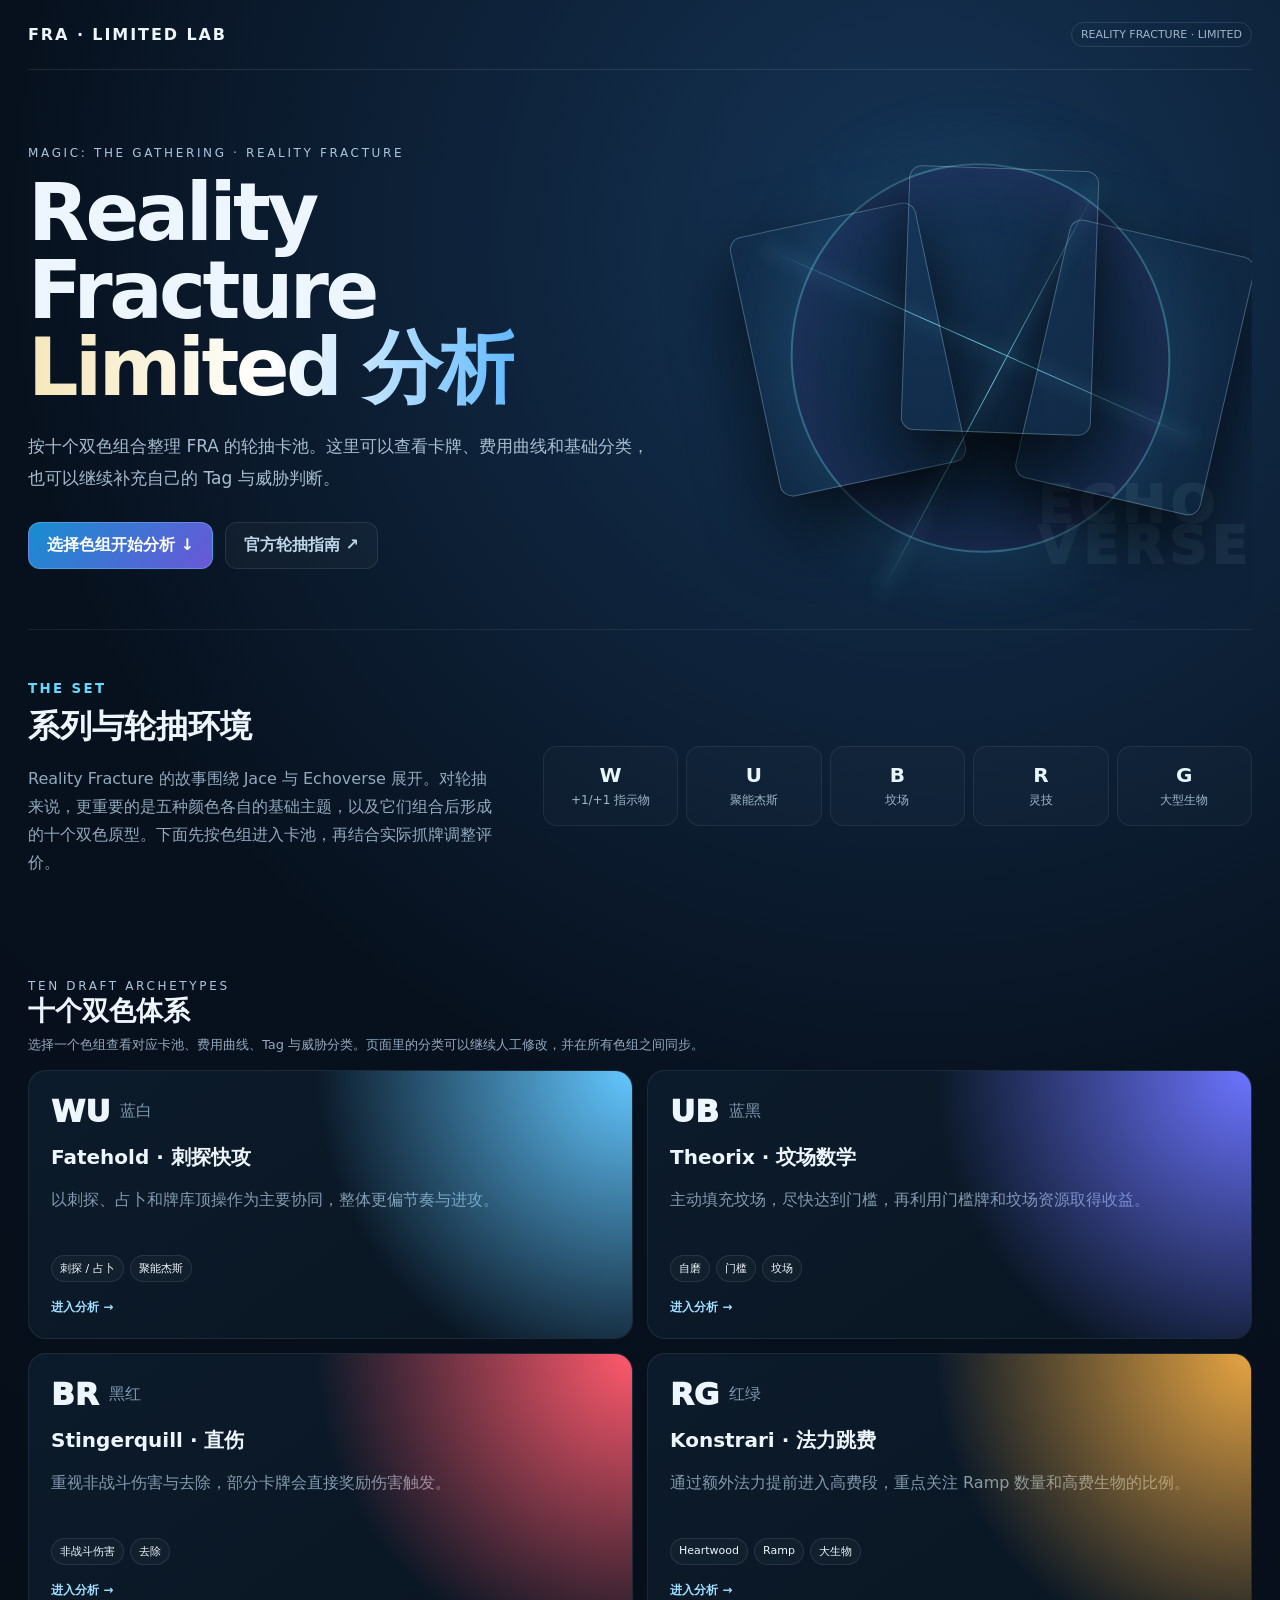
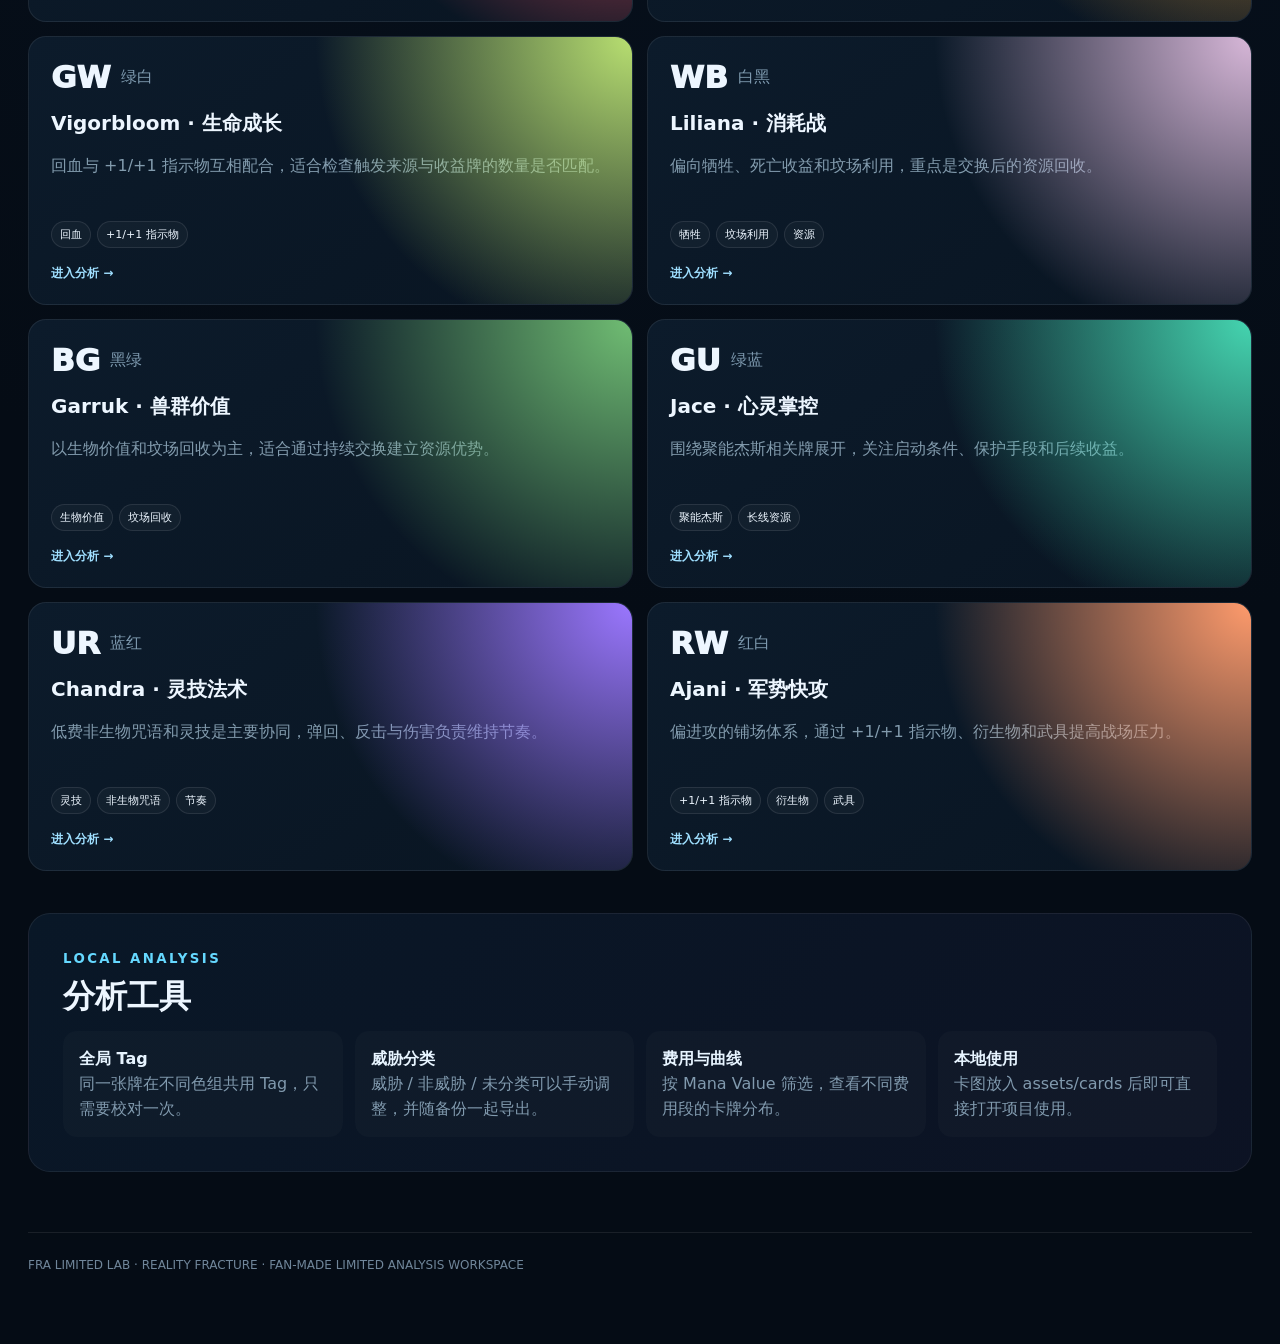
==== index.html @ 07b292db "Initial FRA Limited Lab" ====
<!doctype html><html lang="zh-CN"><head><meta charset="utf-8"><meta name="viewport" content="width=device-width,initial-scale=1"><title>Reality Fracture · FRA Limited Lab</title><link rel="stylesheet" href="css/style.css"></head><body class="home-page"><div class="wrap"><nav class="nav"><div class="brand">FRA · LIMITED LAB</div><span class="status-pill">REALITY FRACTURE · LIMITED</span></nav>
<header class="rf-home-hero"><div class="rf-hero-copy"><div class="eyebrow">Magic: The Gathering · Reality Fracture</div><h1>Reality Fracture<br><span class="gradient">Limited 分析</span></h1><p>按十个双色组合整理 FRA 的轮抽卡池。这里可以查看卡牌、费用曲线和基础分类，也可以继续补充自己的 Tag 与威胁判断。</p><div class="hero-actions"><a href="#archetypes">选择色组开始分析 ↓</a><a class="ghost-link" href="https://magic.wizards.com/en/news/feature/reality-fracture-prerelease-guide">官方轮抽指南 ↗</a></div></div><div class="rf-hero-art" aria-hidden="true"><div class="fracture-ring"></div><div class="hero-card hero-card-a" style="background-image:url('assets/cards/43.png')"></div><div class="hero-card hero-card-b" style="background-image:url('assets/cards/126.png')"></div><div class="hero-card hero-card-c" style="background-image:url('assets/cards/158.png')"></div><span>ECHO<br>VERSE</span></div></header>
<section class="home-lore"><div><small>THE SET</small><h2>系列与轮抽环境</h2><p>Reality Fracture 的故事围绕 Jace 与 Echoverse 展开。对轮抽来说，更重要的是五种颜色各自的基础主题，以及它们组合后形成的十个双色原型。下面先按色组进入卡池，再结合实际抓牌调整评价。</p></div><div class="theme-strip"><span><b>W</b> +1/+1 指示物</span><span><b>U</b> 聚能杰斯</span><span><b>B</b> 坟场</span><span><b>R</b> 灵技</span><span><b>G</b> 大型生物</span></div></section>
<section class="section home-pairs" id="archetypes"><div class="section-head"><div><div class="eyebrow">TEN DRAFT ARCHETYPES</div><h2>十个双色体系</h2><p class="note">选择一个色组查看对应卡池、费用曲线、Tag 与威胁分类。页面里的分类可以继续人工修改，并在所有色组之间同步。</p></div></div><div class="pair-grid pair-grid-rich"><a class="pair-card pair-wu" href="pages/wu.html"><div class="pair-top"><span class="pair-code">WU</span><span class="pair-cn">蓝白</span></div><h3>Fatehold · 刺探快攻</h3><p>以刺探、占卜和牌库顶操作为主要协同，整体更偏节奏与进攻。</p><div class="pair-tags"><span>刺探 / 占卜</span><span>聚能杰斯</span></div><b>进入分析 →</b></a><a class="pair-card pair-ub" href="pages/ub.html"><div class="pair-top"><span class="pair-code">UB</span><span class="pair-cn">蓝黑</span></div><h3>Theorix · 坟场数学</h3><p>主动填充坟场，尽快达到门槛，再利用门槛牌和坟场资源取得收益。</p><div class="pair-tags"><span>自磨</span><span>门槛</span><span>坟场</span></div><b>进入分析 →</b></a><a class="pair-card pair-br" href="pages/br.html"><div class="pair-top"><span class="pair-code">BR</span><span class="pair-cn">黑红</span></div><h3>Stingerquill · 直伤</h3><p>重视非战斗伤害与去除，部分卡牌会直接奖励伤害触发。</p><div class="pair-tags"><span>非战斗伤害</span><span>去除</span></div><b>进入分析 →</b></a><a class="pair-card pair-rg" href="pages/rg.html"><div class="pair-top"><span class="pair-code">RG</span><span class="pair-cn">红绿</span></div><h3>Konstrari · 法力跳费</h3><p>通过额外法力提前进入高费段，重点关注 Ramp 数量和高费生物的比例。</p><div class="pair-tags"><span>Heartwood</span><span>Ramp</span><span>大生物</span></div><b>进入分析 →</b></a><a class="pair-card pair-gw" href="pages/gw.html"><div class="pair-top"><span class="pair-code">GW</span><span class="pair-cn">绿白</span></div><h3>Vigorbloom · 生命成长</h3><p>回血与 +1/+1 指示物互相配合，适合检查触发来源与收益牌的数量是否匹配。</p><div class="pair-tags"><span>回血</span><span>+1/+1 指示物</span></div><b>进入分析 →</b></a><a class="pair-card pair-wb" href="pages/wb.html"><div class="pair-top"><span class="pair-code">WB</span><span class="pair-cn">白黑</span></div><h3>Liliana · 消耗战</h3><p>偏向牺牲、死亡收益和坟场利用，重点是交换后的资源回收。</p><div class="pair-tags"><span>牺牲</span><span>坟场利用</span><span>资源</span></div><b>进入分析 →</b></a><a class="pair-card pair-bg" href="pages/bg.html"><div class="pair-top"><span class="pair-code">BG</span><span class="pair-cn">黑绿</span></div><h3>Garruk · 兽群价值</h3><p>以生物价值和坟场回收为主，适合通过持续交换建立资源优势。</p><div class="pair-tags"><span>生物价值</span><span>坟场回收</span></div><b>进入分析 →</b></a><a class="pair-card pair-gu" href="pages/gu.html"><div class="pair-top"><span class="pair-code">GU</span><span class="pair-cn">绿蓝</span></div><h3>Jace · 心灵掌控</h3><p>围绕聚能杰斯相关牌展开，关注启动条件、保护手段和后续收益。</p><div class="pair-tags"><span>聚能杰斯</span><span>长线资源</span></div><b>进入分析 →</b></a><a class="pair-card pair-ur" href="pages/ur.html"><div class="pair-top"><span class="pair-code">UR</span><span class="pair-cn">蓝红</span></div><h3>Chandra · 灵技法术</h3><p>低费非生物咒语和灵技是主要协同，弹回、反击与伤害负责维持节奏。</p><div class="pair-tags"><span>灵技</span><span>非生物咒语</span><span>节奏</span></div><b>进入分析 →</b></a><a class="pair-card pair-rw" href="pages/rw.html"><div class="pair-top"><span class="pair-code">RW</span><span class="pair-cn">红白</span></div><h3>Ajani · 军势快攻</h3><p>偏进攻的铺场体系，通过 +1/+1 指示物、衍生物和武具提高战场压力。</p><div class="pair-tags"><span>+1/+1 指示物</span><span>衍生物</span><span>武具</span></div><b>进入分析 →</b></a></div></section>
<section class="home-system"><div><small>LOCAL ANALYSIS</small><h2>分析工具</h2></div><div class="system-grid"><p><b>全局 Tag</b><br>同一张牌在不同色组共用 Tag，只需要校对一次。</p><p><b>威胁分类</b><br>威胁 / 非威胁 / 未分类可以手动调整，并随备份一起导出。</p><p><b>费用与曲线</b><br>按 Mana Value 筛选，查看不同费用段的卡牌分布。</p><p><b>本地使用</b><br>卡图放入 assets/cards 后即可直接打开项目使用。</p></div></section><div class="footer">FRA LIMITED LAB · REALITY FRACTURE · FAN-MADE LIMITED ANALYSIS WORKSPACE</div></div></body></html>
---- css/style.css ----
:root{--bg:#06101d;--panel:#0b1929;--panel2:#10243a;--line:#28415e;--text:#edf6ff;--muted:#94a9be;--w:#f4e7b9;--u:#62b9ff;--accent:#91d5ff;--danger:#ff8f9e;--good:#9ee6c1}*{box-sizing:border-box}html{scroll-behavior:smooth}body{margin:0;background:radial-gradient(circle at 82% 3%,#153a61 0,transparent 27%),radial-gradient(circle at 8% 18%,#4b452b 0,transparent 23%),var(--bg);color:var(--text);font-family:Inter,"Noto Sans SC","Microsoft YaHei",system-ui,sans-serif}.wrap{max-width:1420px;margin:auto;padding:0 28px 72px}.nav{min-height:70px;display:flex;gap:18px;align-items:center;justify-content:space-between;border-bottom:1px solid #ffffff18}.brand{font-weight:900;letter-spacing:.12em}.nav a{color:#cfe8ff;text-decoration:none}.back,.ghost{border:1px solid #ffffff20;padding:9px 14px;border-radius:10px;background:#ffffff05;color:#d8ebfb;cursor:pointer}.hero{padding:62px 0 34px;display:grid;grid-template-columns:1.2fr .8fr;gap:34px;align-items:end}.eyebrow{color:#a9c6df;text-transform:uppercase;letter-spacing:.22em;font-size:12px}.hero h1{font-size:clamp(48px,7vw,88px);line-height:.95;margin:12px 0 20px}.gradient{background:linear-gradient(90deg,var(--w),#fff,var(--u));-webkit-background-clip:text;color:transparent}.lead{font-size:17px;line-height:1.8;color:#bfd0df;max-width:780px}.identity{background:linear-gradient(135deg,#fff5cf15,#4caeff17);border:1px solid #ffffff22;border-radius:24px;padding:26px}.identity strong{font-size:25px}.identity p{color:var(--muted);line-height:1.7;margin-bottom:0}.mana{display:flex;gap:10px;margin-bottom:18px}.orb{width:45px;height:45px;border-radius:50%;display:grid;place-items:center;font-style:normal;font-weight:900;color:#14202a;box-shadow:inset 0 0 0 2px #0002}.orb.w{background:var(--w)}.orb.u{background:var(--u)}.stats{display:grid;grid-template-columns:repeat(5,1fr);gap:14px;margin:20px 0 38px}.stat,.box,.chartbox{background:#0d1b2bcc;border:1px solid #ffffff16;border-radius:16px;padding:20px}.stat b{display:block;font-size:30px}.stat span,.note{color:var(--muted);font-size:13px}.section{margin-top:38px}.section-head{display:flex;gap:20px;justify-content:space-between;align-items:end;margin-bottom:16px}.section h2{font-size:27px;margin:0}.section h3{margin:0 0 8px}.section p.note{margin:7px 0 0}.archetype{display:grid;grid-template-columns:repeat(3,1fr);gap:14px}.box small{color:#8db8d7}.box p{color:#aabed0;line-height:1.65;margin:0}.charts{display:grid;grid-template-columns:1fr 1fr;gap:16px}.curve{display:flex;align-items:end;gap:10px;height:190px;padding-top:12px}.barwrap{height:100%;flex:1;display:flex;flex-direction:column;justify-content:end;align-items:center;gap:6px}.bar{width:100%;max-width:70px;background:linear-gradient(#8ed2ff,#f3e7ba);border-radius:8px 8px 3px 3px;min-height:2px}.barwrap small{color:#9db0c6}.toolbar{position:sticky;top:8px;z-index:8;background:#07111ff2;backdrop-filter:blur(14px);padding:12px;border:1px solid #ffffff14;border-radius:16px;margin:18px 0}.filter-row{display:flex;gap:8px;flex-wrap:wrap;align-items:center}.filter-row+.filter-row{margin-top:9px;padding-top:9px;border-top:1px solid #ffffff10}.filter-label{font-size:11px;color:#7891a8;letter-spacing:.1em;width:52px}.toolbar button{background:#102238;color:#bdd0e1;border:1px solid #ffffff18;border-radius:9px;padding:8px 12px;cursor:pointer}.toolbar button.active{background:#d9efff;color:#102238;border-color:#d9efff}.toolbar .primary.active[data-primary=threat]{background:#ffd6dc}.toolbar .primary.active[data-primary=nonthreat]{background:#cfe8ff}.search{margin-left:auto;background:#0b1828;border:1px solid #ffffff20;color:white;border-radius:9px;padding:9px 12px;min-width:240px}.cards{display:grid;grid-template-columns:repeat(auto-fill,minmax(230px,1fr));gap:18px}.card{background:#0c1828;border:1px solid #ffffff17;border-radius:16px;overflow:hidden;transition:.18s;display:flex;flex-direction:column}.card:hover{transform:translateY(-3px);border-color:#72bff2}.card img{display:block;width:100%;aspect-ratio:488/680;object-fit:cover;background:linear-gradient(145deg,#142235,#0a1523)}.card img.missing{object-fit:contain}.meta{padding:14px;display:flex;flex-direction:column;gap:9px;flex:1}.name{font-weight:800;font-size:16px}.en{color:#7f96aa;font-size:11px;white-space:nowrap;overflow:hidden;text-overflow:ellipsis}.facts,.tags{display:flex;gap:6px;flex-wrap:wrap}.tag,.fact{font-size:11px;border:1px solid #ffffff1c;background:#ffffff09;padding:4px 7px;border-radius:6px;color:#bcd0df}.tag{display:inline-flex;gap:5px;align-items:center;background:#17314a}.tag button{border:0;background:none;color:#9eb6ca;padding:0;cursor:pointer}.rating-row{display:flex;gap:6px;margin-top:auto}.rating-row button{flex:1;border:1px solid #ffffff18;background:#0b1725;color:#9db2c5;border-radius:8px;padding:7px;cursor:pointer;font-size:12px}.rating-row button.active.threat{background:#542331;color:#ffdbe0;border-color:#a84b61}.rating-row button.active.nonthreat{background:#17344d;color:#d9efff;border-color:#3e7ba7}.tag-editor{display:flex;gap:6px}.tag-editor input{min-width:0;flex:1;background:#081522;border:1px solid #ffffff18;border-radius:8px;color:white;padding:7px 8px}.tag-editor button{border:1px solid #ffffff18;background:#132a40;color:#d9efff;border-radius:8px;cursor:pointer}.empty{color:#8ca0b5;padding:30px}.footer{margin-top:60px;border-top:1px solid #ffffff15;padding-top:25px;color:#70869a;font-size:12px}.home-hero{padding:72px 0 38px}.home-hero h1{font-size:clamp(44px,7vw,84px);margin:10px 0}.pair-grid{display:grid;grid-template-columns:repeat(5,1fr);gap:14px}.pair-card{min-height:160px;text-decoration:none;color:var(--text);background:linear-gradient(145deg,#10243a,#0c1727);border:1px solid #ffffff17;border-radius:18px;padding:20px;display:flex;flex-direction:column;justify-content:space-between}.pair-card:hover{border-color:#78c7f7}.pair-card.disabled{opacity:.55}.pair-code{font-size:32px;font-weight:900}.pair-card small{color:#91a8bc}.skeleton{max-width:760px;margin:100px auto;padding:32px;border:1px solid #ffffff18;border-radius:20px;background:#0d1b2b}.skeleton h1{font-size:48px;margin:8px 0}.status-pill{font-size:11px;border:1px solid #ffffff1c;border-radius:999px;padding:5px 9px;color:#9eb4c8}@media(max-width:1050px){.pair-grid{grid-template-columns:repeat(3,1fr)}.stats{grid-template-columns:repeat(3,1fr)}}@media(max-width:800px){.hero{grid-template-columns:1fr}.charts{grid-template-columns:1fr}.archetype{grid-template-columns:1fr 1fr}.search{margin-left:0;width:100%}}@media(max-width:560px){.wrap{padding:0 15px 50px}.stats,.archetype,.pair-grid{grid-template-columns:1fr 1fr}.cards{grid-template-columns:1fr}.filter-label{width:100%}}

/* Card image -> Chinese text flip — click activated */
.card-flip{position:relative;width:100%;aspect-ratio:488/680;perspective:900px;background:linear-gradient(145deg,#142235,#0a1523);outline:none;cursor:pointer;contain:layout paint}
.card-flip-inner{position:relative;width:100%;height:100%;transition:transform .22s cubic-bezier(.2,.7,.25,1);transform-style:preserve-3d}
.card-flip.is-flipped .card-flip-inner{transform:rotateY(180deg);will-change:transform}
.card-face{position:absolute;inset:0;backface-visibility:hidden;-webkit-backface-visibility:hidden;overflow:hidden}
.card-front{transform:rotateY(0deg)}
.card-back{transform:rotateY(180deg);padding:9px;background:linear-gradient(145deg,#b7c9ca,#cfc49f 52%,#aebfc4);color:#182123}
.card-flip .card-front img{width:100%;height:100%;aspect-ratio:auto;object-fit:cover}
.cn-card{height:100%;display:flex;flex-direction:column;border:2px solid #4f5c5c;border-radius:12px;background:linear-gradient(145deg,#d9d0ad 0%,#c9d5d3 48%,#b8cdd2 100%);box-shadow:inset 0 0 0 3px #eef3df66;overflow:hidden}
.cn-head{display:flex;justify-content:space-between;gap:8px;align-items:flex-start;padding:10px 11px 8px;background:linear-gradient(90deg,#d8cda6 0%,#c8d3ce 52%,#a9c8d2 100%);border-bottom:1px solid #667575}
.cn-name{font-size:17px;font-weight:900;line-height:1.25;color:#171b1d}.cn-en{font-size:9px;color:#5f665f;margin-top:3px;line-height:1.2}.cn-cost{font-size:11px;font-weight:800;text-align:right;white-space:nowrap;max-width:45%;overflow-wrap:anywhere;color:#242b2d}
.cn-type{display:flex;justify-content:space-between;gap:8px;padding:6px 10px;font-size:11px;font-weight:800;background:linear-gradient(90deg,#cbbf98,#aecbd1);border-bottom:1px solid #6d7c7c;color:#1d282a}.cn-type b{font-size:10px}
.cn-rules{margin:8px 8px 5px;padding:9px 10px;font-size:11.5px;line-height:1.48;overflow:auto;flex:1;white-space:normal;background:#d8ded0;border:1px solid #87918a;border-radius:7px;color:#172021;scrollbar-width:thin}
.cn-stat{align-self:flex-end;margin:0 9px 7px;padding:4px 8px;border:1px solid #65716f;border-radius:7px;background:#cbd5c9;font-weight:900;font-size:13px;color:#151d1e}.cn-number{padding:0 11px 9px;color:#666b65;font-size:9px}
.flip-hint{position:absolute;left:8px;right:auto;bottom:8px;z-index:3;padding:4px 8px;border-radius:999px;background:#06101ddd;color:#d9efff;font-size:9px;pointer-events:none;transition:opacity .12s}.card-flip.is-flipped .flip-hint{opacity:0}
.card-flip:focus-visible{box-shadow:inset 0 0 0 2px #9bd8ff}
@media(prefers-reduced-motion:reduce){.card-flip-inner{transition:none}}

/* Prepared spell panel on Chinese face */
.cn-prepared{margin:0 8px 6px;border:1px solid #667d80;border-radius:7px;background:linear-gradient(135deg,#b8ced0,#d3cfb4);color:#172123;overflow:hidden;flex:0 0 auto}
.cn-prepared-head{display:flex;justify-content:space-between;gap:8px;align-items:start;padding:6px 8px 4px;border-bottom:1px solid #75898a}
.cn-prepared-head strong{display:block;font-size:12px;line-height:1.15}.cn-prepared-head small{display:block;margin-top:2px;font-size:8px;color:#4f5d5d}.cn-prepared-head b{font-size:10px;white-space:nowrap}
.cn-prepared-type{padding:3px 8px;font-size:9px;font-weight:800;background:#a9c4c6aa;border-bottom:1px solid #7d8f8e}
.cn-prepared-text{padding:6px 8px;font-size:10.5px;line-height:1.4;background:#d5dccd}
/* v3: card-identity palette + always-visible prepared spell panel */
.card-back{background:var(--card-palette,#d9dde0);padding:8px}
.cn-card{background:var(--card-palette,#d9dde0);border-color:#4d5963;box-shadow:inset 0 0 0 3px rgba(255,255,255,.28)}
.cn-head{background:rgba(255,255,255,.34);backdrop-filter:blur(1px)}
.cn-type{background:rgba(255,255,255,.26)}
.cn-rules{background:rgba(250,248,239,.72);border-color:rgba(63,70,74,.42);color:#172021;min-height:0}
.cn-prepared{order:0;margin:7px 8px 3px;border:1.5px solid rgba(46,57,63,.62);background:rgba(255,255,255,.58);box-shadow:0 1px 4px rgba(0,0,0,.12);flex:0 0 auto}
.cn-prepared-label{padding:3px 8px;background:rgba(24,34,40,.78);color:#f5f7f8;font-size:8px;font-weight:900;letter-spacing:.08em}
.cn-prepared-head{background:rgba(255,255,255,.34);border-bottom-color:rgba(55,65,70,.35)}
.cn-prepared-type{background:rgba(255,255,255,.22);border-bottom-color:rgba(55,65,70,.3)}
.cn-prepared-text{background:rgba(250,248,239,.76);font-size:10.5px;line-height:1.35}


/* v4 — translucent original artwork + lighter flip compositing */
.card-back{position:absolute;isolation:isolate;overflow:hidden;background:transparent!important}
.card-back::before{content:"";position:absolute;inset:-3px;z-index:-2;background-image:var(--card-art);background-size:cover;background-position:center;opacity:.28;filter:blur(1.4px);transform:scale(1.018)}
.card-back::after{content:"";position:absolute;inset:0;z-index:-1;background:var(--card-palette,#d9dde0);opacity:.72}
.cn-card{position:relative;background:rgba(255,255,255,.10)!important;box-shadow:inset 0 0 0 3px rgba(255,255,255,.22),0 2px 8px rgba(0,0,0,.16)}
.cn-head{background:rgba(255,255,255,.48)!important;backdrop-filter:none}
.cn-type{background:rgba(255,255,255,.38)!important}
.cn-rules{background:rgba(250,248,239,.80)!important;backdrop-filter:none}
.cn-prepared{background:rgba(255,255,255,.68)!important}
.cn-prepared-head{background:rgba(255,255,255,.42)!important}
.cn-prepared-type{background:rgba(255,255,255,.32)!important}
.cn-prepared-text{background:rgba(250,248,239,.82)!important}
.card-flip:not(.is-flipped) .card-back::before{filter:none}
@media(prefers-reduced-motion:reduce){.card-flip-inner{transition:none}.card-back::before{filter:none}}

/* v5 — visible blurred original art + balanced prepared-spell layout */
.card-back{position:absolute;isolation:isolate;overflow:hidden;background:transparent!important}
.card-back::before{content:"";position:absolute;inset:-7px;z-index:0;background-image:var(--card-art);background-size:cover;background-position:center;opacity:.42;filter:blur(2.2px) saturate(.78);transform:scale(1.045);pointer-events:none}
.card-back::after{content:"";position:absolute;inset:0;z-index:1;background:var(--card-palette,#d9dde0);opacity:.58;pointer-events:none}
.cn-card{position:relative;z-index:2;background:rgba(255,255,255,.08)!important}
.cn-body{display:flex;flex:1;min-height:0;flex-direction:column;padding:7px 8px 5px;gap:7px}
.cn-body>.cn-rules{margin:0;min-height:0;flex:1 1 auto;overflow:auto;background:rgba(250,248,239,.76)!important}
.cn-body>.cn-prepared{margin:0;min-height:0;flex:0 0 auto;overflow:hidden}
.cn-card.has-prepared .cn-body>.cn-rules,.cn-card.has-prepared .cn-body>.cn-prepared{flex:1 1 0;min-height:0}
.cn-card.has-prepared .cn-prepared{display:flex;flex-direction:column}
.cn-card.has-prepared .cn-prepared-text{flex:1;overflow:auto}
.cn-card.has-prepared .cn-rules{display:block}
.cn-card.has-prepared .cn-stat{float:right;margin:8px 0 0 8px}
.cn-stat{margin-top:8px}
.card-flip:not(.is-flipped) .card-back::before{filter:none;opacity:.18}
@media(prefers-reduced-motion:reduce){.card-back::before{filter:none}}

/* v6 — stronger identity palette, dynamic prepared split, pagination */
.card-back::before{opacity:.38;filter:blur(1.8px) saturate(.88);transform:scale(1.035)}
.card-back::after{opacity:.76}
.cn-card{background:rgba(255,255,255,.035)!important}
.cn-head{background:rgba(255,255,255,.34)!important}
.cn-type{background:rgba(255,255,255,.25)!important}
.cn-body>.cn-rules{background:rgba(250,248,239,.69)!important}
.cn-card.has-prepared .cn-body>.cn-rules{flex:var(--main-grow, .55) 1 0}
.cn-card.has-prepared .cn-body>.cn-prepared{flex:var(--prep-grow, .45) 1 0}
.cn-prepared{position:relative;background:rgba(255,255,255,.56)!important}
.cn-prepared::before{content:"";position:absolute;inset:0;z-index:0;background:var(--prep-palette,#d9dde0);opacity:.42;pointer-events:none}
.cn-prepared>*{position:relative;z-index:1}
.cn-prepared-text{background:rgba(250,248,239,.67)!important}
.cn-prepared-head{background:rgba(255,255,255,.30)!important}.cn-prepared-type{background:rgba(255,255,255,.20)!important}
.pager-top{display:flex;align-items:center;justify-content:space-between;gap:12px;margin:14px 0 10px;color:#91a8bc;font-size:12px}.pager-top select{margin:0 5px;background:#0b1725;color:#d9efff;border:1px solid #ffffff24;border-radius:7px;padding:5px 8px}
.pagination{display:flex;justify-content:center;align-items:center;gap:7px;flex-wrap:wrap;margin:24px 0 4px}.pagination button{border:1px solid #ffffff20;background:#0b1725;color:#a9bfd1;border-radius:8px;padding:7px 10px;cursor:pointer}.pagination button:hover:not(:disabled){border-color:#72bff2;color:#e8f6ff}.pagination button.active{background:#214f72;border-color:#72bff2;color:#fff;font-weight:800}.pagination button:disabled{opacity:.35;cursor:default}

/* v7 — prepared-card readable split: fixed headers, independent scrolling */
.cn-card.has-prepared .cn-body{gap:7px;overflow:hidden}
.cn-card.has-prepared .cn-main-panel{position:relative;display:flex;flex-direction:column;flex:var(--main-grow,.48) 1 0;min-height:0;margin:0;border:1px solid rgba(63,70,74,.42);border-radius:7px;background:rgba(250,248,239,.70);overflow:hidden}
.cn-card.has-prepared .cn-main-panel>.cn-rules{flex:1 1 auto;min-height:0;margin:0;padding:9px 10px 42px;border:0;border-radius:0;background:transparent!important;overflow-y:auto;overflow-x:hidden;scrollbar-width:thin;overscroll-behavior:contain}
.cn-card.has-prepared .cn-main-panel>.cn-stat{position:absolute;right:9px;bottom:8px;z-index:2;float:none;margin:0;padding:4px 8px;background:rgba(203,213,201,.94);box-shadow:0 1px 3px rgba(0,0,0,.12)}
.cn-card.has-prepared .cn-body>.cn-prepared{display:flex;flex-direction:column;flex:var(--prep-grow,.52) 1 0;min-height:0;margin:0;overflow:hidden}
.cn-card.has-prepared .cn-prepared-label,.cn-card.has-prepared .cn-prepared-head,.cn-card.has-prepared .cn-prepared-type{flex:0 0 auto}
.cn-card.has-prepared .cn-prepared-text{flex:1 1 auto;min-height:0;overflow-y:auto;overflow-x:hidden;scrollbar-width:thin;overscroll-behavior:contain;padding:7px 8px 10px}
.cn-card.has-prepared .cn-rules::-webkit-scrollbar,.cn-card.has-prepared .cn-prepared-text::-webkit-scrollbar{width:6px}
.cn-card.has-prepared .cn-rules::-webkit-scrollbar-thumb,.cn-card.has-prepared .cn-prepared-text::-webkit-scrollbar-thumb{background:rgba(55,66,70,.48);border-radius:999px}
.cn-card.has-prepared .cn-rules::-webkit-scrollbar-track,.cn-card.has-prepared .cn-prepared-text::-webkit-scrollbar-track{background:rgba(255,255,255,.18)}


/* v8 — prepared spell gets the visual majority; compact MTG-like P/T badge */
.cn-card.has-prepared .cn-main-panel{flex:var(--main-grow,.35) 1 0}
.cn-card.has-prepared .cn-body>.cn-prepared{flex:var(--prep-grow,.65) 1 0}
.cn-card.has-prepared .cn-main-panel>.cn-rules{padding:8px 10px 34px}
.cn-card.has-prepared .cn-main-panel>.cn-stat,
.cn-stat{
  position:absolute;
  right:7px;
  bottom:6px;
  min-width:34px;
  width:auto;
  height:24px;
  box-sizing:border-box;
  display:flex;
  align-items:center;
  justify-content:center;
  margin:0;
  padding:2px 7px;
  border:1.5px solid rgba(35,43,45,.82);
  border-radius:9px 3px 9px 3px;
  background:linear-gradient(145deg,rgba(246,243,225,.96),rgba(188,197,183,.96));
  box-shadow:inset 0 0 0 1px rgba(255,255,255,.52),0 1px 3px rgba(0,0,0,.24);
  color:#141a1b;
  font-size:12px;
  font-weight:950;
  line-height:1;
  letter-spacing:-.02em;
  white-space:nowrap;
  z-index:4;
}
.cn-card:not(.has-prepared) .cn-body{position:relative}
.cn-card:not(.has-prepared) .cn-main-panel{position:relative;display:flex;flex:1;min-height:0;flex-direction:column}
.cn-card:not(.has-prepared) .cn-main-panel>.cn-rules{flex:1;min-height:0;padding-bottom:38px}
.cn-card.has-prepared .cn-prepared-head{padding-top:7px;padding-bottom:6px}
.cn-card.has-prepared .cn-prepared-text{padding:8px 9px 10px}


/* v9 — non-sticky filters, cleaner pagination */
.toolbar{
  position:relative;
  top:auto;
  z-index:1;
  backdrop-filter:none;
  background:#07111fd9;
}
.pager-top{
  margin:16px 2px 12px;
  padding:0 2px;
}
.pager-top label{
  display:inline-flex;
  align-items:center;
  gap:4px;
}
.pagination{
  min-height:52px;
  margin:30px 0 8px;
  gap:6px;
}
.pagination button{
  width:36px;
  height:36px;
  padding:0;
  display:grid;
  place-items:center;
  border:1px solid rgba(255,255,255,.13);
  border-radius:50%;
  background:rgba(12,29,47,.76);
  color:#a9bfd1;
  font-size:13px;
  transition:transform .14s ease,border-color .14s ease,background .14s ease,color .14s ease;
}
.pagination button:hover:not(:disabled){
  transform:translateY(-1px);
  border-color:#72bff2;
  background:#132d45;
  color:#f2f9ff;
}
.pagination button.active{
  background:linear-gradient(145deg,#dceeff,#83c9f3);
  border-color:#bfe6ff;
  color:#071522;
  box-shadow:0 5px 16px rgba(64,155,216,.20);
  font-weight:900;
}
.pagination .page-nav{
  border-radius:11px;
  font-size:22px;
  line-height:1;
}
.pagination .page-gap{
  width:24px;
  text-align:center;
  color:#627d94;
  user-select:none;
}
.pagination .page-current{
  margin-left:7px;
  padding-left:12px;
  border-left:1px solid rgba(255,255,255,.12);
  color:#718ba1;
  font-size:11px;
  white-space:nowrap;
}
.pagination button:disabled{
  opacity:.22;
  transform:none;
}
/* v11 — editable Tag library + Tag filtering */
.tag-filter-row{align-items:flex-start}.tag-filter-list{display:flex;gap:6px;flex-wrap:wrap;flex:1}.tag-filter-list button{padding:6px 9px;font-size:11px}.tag-filter-list button.active{background:#d9efff;color:#102238;border-color:#d9efff}.tag-mode{background:#0b1828;border:1px solid #ffffff20;color:#dcecff;border-radius:9px;padding:7px 9px}.tag-modal[hidden]{display:none}.tag-modal{position:fixed;inset:0;z-index:1000;background:#020812c9;display:grid;place-items:center;padding:24px;backdrop-filter:blur(6px)}.tag-modal-card{width:min(720px,96vw);max-height:82vh;overflow:hidden;background:#0b1929;border:1px solid #ffffff24;border-radius:18px;box-shadow:0 24px 80px #0009;display:flex;flex-direction:column}.tag-modal-head,.tag-modal-foot{display:flex;align-items:center;justify-content:space-between;gap:16px;padding:16px 18px;border-bottom:1px solid #ffffff12}.tag-modal-head h3{margin:0 0 4px}.tag-modal-head p{margin:0;color:#8fa8bc;font-size:12px}.tag-modal-close{font-size:22px;border:0;background:none;color:#bdd3e5;cursor:pointer}.tag-add-row{display:flex;gap:8px;padding:14px 18px}.tag-add-row input,.tag-library-item input{background:#081522;border:1px solid #ffffff1c;color:#edf6ff;border-radius:8px;padding:8px 10px}.tag-add-row input{flex:1}.tag-add-row button,.tag-modal-foot button,.tag-library-item button{border:1px solid #ffffff1c;background:#132a40;color:#d9efff;border-radius:8px;padding:8px 11px;cursor:pointer}.tag-library-editor{padding:0 18px 16px;overflow:auto;display:grid;grid-template-columns:repeat(2,minmax(0,1fr));gap:8px}.tag-library-item{display:flex;gap:6px}.tag-library-item input{min-width:0;flex:1}.tag-library-item button{color:#ffc2ca;background:#3a1720}.tag-modal-foot{border-top:1px solid #ffffff12;border-bottom:0}.tag-modal-foot #doneTagModal{background:#d9efff;color:#102238}@media(max-width:650px){.tag-library-editor{grid-template-columns:1fr}.tag-mode{width:100%}}


/* v12 — mana value filter */
.mana-value-filter button[data-filter-group="costs"]{min-width:38px;text-align:center;font-variant-numeric:tabular-nums}
.mana-value-filter button[data-value="6+"]{min-width:46px}

/* v13 Tag backup / restore */
.tag-backup-row{display:flex;align-items:center;gap:10px;flex-wrap:wrap;margin-top:16px;padding-top:14px;border-top:1px solid rgba(255,255,255,.1)}
.tag-backup-row small{flex-basis:100%;opacity:.68;line-height:1.5}

/* v14: global tag backup actions */
.tag-backup-row{padding:16px 18px!important;margin:4px 18px 14px!important;border:1px solid rgba(137,190,235,.16)!important;border-radius:14px;background:linear-gradient(180deg,rgba(17,39,61,.72),rgba(8,23,38,.72));gap:10px!important}
.tag-backup-row button{appearance:none;border:1px solid rgba(145,198,242,.24);border-radius:11px;padding:10px 15px;background:linear-gradient(180deg,#173a59,#102b45);color:#e9f6ff;font:600 13px/1.2 inherit;letter-spacing:.01em;box-shadow:0 6px 18px rgba(0,0,0,.18),inset 0 1px rgba(255,255,255,.06);cursor:pointer;transition:transform .15s ease,border-color .15s ease,background .15s ease,box-shadow .15s ease}
.tag-backup-row button:hover{transform:translateY(-1px);border-color:rgba(160,215,255,.5);background:linear-gradient(180deg,#1c466b,#123451);box-shadow:0 9px 22px rgba(0,0,0,.22),0 0 0 1px rgba(118,194,255,.05)}
.tag-backup-row button:active{transform:translateY(0)}
.tag-backup-row button.ghost{background:rgba(12,30,48,.72);color:#cfe9fb}
.tag-backup-row small{color:#91aabd;opacity:1!important}

.orb.b{background:#8f8798;color:#fff}.orb.r{background:#d96b5f;color:#fff}.orb.g{background:#79a879;color:#fff}

/* v20 compact per-card editor */
.card .tag-remove-control{display:none}
.card-edit-toggle{align-self:flex-end;margin-top:auto;border:1px solid #ffffff18;background:#0b1725;color:#8fa8bd;border-radius:999px;padding:4px 9px;min-height:26px;display:inline-flex;align-items:center;gap:5px;cursor:pointer;font-size:11px;line-height:1;transition:.16s ease}
.card-edit-toggle:hover,.card.is-editing .card-edit-toggle{color:#d9efff;border-color:#5d8fb5;background:#12283b}
.card-edit-toggle .edit-pencil{font-size:13px}
.card-edit-panel{display:none;border-top:1px solid #ffffff10;padding-top:9px;gap:8px}
.card.is-editing .card-edit-panel{display:flex;flex-direction:column}
.card.is-editing .tag-remove-control{display:inline-block}
.card.is-editing .card-edit-toggle{margin-top:0}

/* v21 — floating per-card editor: opening it never changes grid/card height */
.card{position:relative}
.card.is-editing{z-index:30;overflow:visible;transform:none}
.card .meta{position:relative;min-height:0}
.card-edit-panel{
  display:none;
  position:absolute;
  z-index:40;
  right:0;
  bottom:36px;
  width:min(310px,calc(100vw - 36px));
  padding:11px;
  border:1px solid #5d8fb5;
  border-radius:13px;
  background:#091827f5;
  box-shadow:0 16px 42px #000b,0 0 0 1px #8fd2ff12 inset;
  backdrop-filter:blur(12px);
  gap:9px;
}
.card.is-editing .card-edit-panel{display:flex;flex-direction:column}
.card.is-editing .tag-remove-control{display:inline-block}
.card.is-editing .card-edit-toggle{margin-top:auto}
.card-edit-panel::after{
  content:"";
  position:absolute;
  right:20px;
  bottom:-7px;
  width:12px;
  height:12px;
  background:#091827;
  border-right:1px solid #5d8fb5;
  border-bottom:1px solid #5d8fb5;
  transform:rotate(45deg);
}
.card-edit-panel .tag-editor,.card-edit-panel .rating-row{position:relative;z-index:1}
@media(max-width:560px){
  .card-edit-panel{right:0;left:auto;width:min(300px,calc(100vw - 44px))}
}

/* v22 — bounded floating editor + reliable tag removal */
.card-edit-panel{
  left:0;
  right:0;
  width:auto;
  max-width:none;
  bottom:36px;
  transform:none;
}
.card-edit-panel::after{
  right:20px;
}
.card.is-editing .tags .tag-remove-control{
  display:inline-flex!important;
  align-items:center;
  justify-content:center;
  width:16px;
  height:16px;
  margin-left:1px;
  border-radius:50%;
  color:#b9cddd;
  cursor:pointer;
  line-height:1;
  font-size:13px;
}
.card.is-editing .tags .tag-remove-control:hover{
  background:#ffffff14;
  color:#fff;
}
@media(max-width:560px){
  .card-edit-panel{left:0;right:0;width:auto;max-width:none}
}


/* v23 — editor owns its own editable tag list; card display remains untouched */
.card .tags .tag-remove-control{display:none!important}
.card-edit-panel .tag-remove-control{
  display:inline-flex!important;
  align-items:center;
  justify-content:center;
  width:17px;
  height:17px;
  margin-left:2px;
  border:0;
  border-radius:50%;
  background:#ffffff0b;
  color:#b9cddd;
  cursor:pointer;
  font-size:13px;
  line-height:1;
}
.card-edit-panel .tag-remove-control:hover{background:#ffffff1c;color:#fff}
.card-edit-title{font-size:13px;font-weight:800;color:#e7f5ff;padding-bottom:8px;border-bottom:1px solid #ffffff12}
.card-edit-caption{font-size:10px;letter-spacing:.08em;color:#7896ad;text-transform:uppercase}
.card-edit-existing{display:flex;flex-direction:column;gap:6px}
.card-edit-tags{display:flex;flex-wrap:wrap;gap:6px;min-height:24px}
.card-edit-tags .tag{font-size:11px;padding:5px 7px 5px 9px;background:#17314a;border-color:#31536e}
.card-edit-empty{font-size:11px;color:#6f879b;padding:3px 0}
.card-edit-panel .tag-editor{margin-top:0}
.card-edit-panel .rating-row{margin-top:0}


/* v24 — Reality Fracture visual refresh */
:root{--fracture:#6ee7ff;--fracture2:#b579ff;--ink:#07111e}
.home-page{background:radial-gradient(circle at 72% 8%,#153456 0,#07111e 32%,#050c15 70%)}
.rf-home-hero{min-height:560px;display:grid;grid-template-columns:1.08fr .92fr;gap:46px;align-items:center;padding:72px 0 56px;border-bottom:1px solid #ffffff12;overflow:hidden}
.rf-hero-copy h1{font-size:clamp(44px,6.2vw,86px);line-height:.98;margin:14px 0 24px;letter-spacing:-.045em}.rf-hero-copy p{max-width:720px;font-size:17px;line-height:1.85;color:#a8bed0}.hero-actions{display:flex;gap:12px;flex-wrap:wrap;margin-top:28px}.hero-actions a{padding:12px 18px;border-radius:12px;background:linear-gradient(135deg,#168ed0,#6b57d8);color:white;text-decoration:none;font-weight:800;border:1px solid #83d8ff55}.hero-actions .ghost-link{background:#ffffff08;color:#bdd7e8;border-color:#ffffff18}
.rf-hero-art{height:430px;position:relative;isolation:isolate}.fracture-ring{position:absolute;inset:20px 15%;border:2px solid #77e6ff55;border-radius:50%;box-shadow:0 0 80px #4fc3ff2c,inset 0 0 70px #a75cff20;transform:rotate(-14deg)}.fracture-ring:before,.fracture-ring:after{content:"";position:absolute;background:linear-gradient(90deg,transparent,#7be8ff,transparent);height:1px;width:125%;left:-12%;top:46%;transform:rotate(38deg);box-shadow:0 0 18px #76dfff}.fracture-ring:after{transform:rotate(-48deg);top:58%}.hero-card{position:absolute;width:190px;aspect-ratio:.716;background-size:cover;background-position:center;border-radius:13px;border:1px solid #c9f2ff44;box-shadow:0 30px 70px #000b}.hero-card-a{left:8%;top:74px;transform:rotate(-12deg)}.hero-card-b{left:36%;top:25px;z-index:2;transform:rotate(2deg)}.hero-card-c{right:4%;top:92px;transform:rotate(13deg)}.rf-hero-art>span{position:absolute;right:0;bottom:6px;font-size:52px;line-height:.78;font-weight:950;letter-spacing:.1em;color:#b9efff12;z-index:-1}
.home-lore{display:grid;grid-template-columns:.8fr 1.2fr;gap:42px;padding:48px 0}.home-lore small,.home-system small{color:#65d8ff;letter-spacing:.18em;font-weight:900}.home-lore h2,.home-system h2{font-size:32px;margin:8px 0 12px}.home-lore p{color:#91aabd;line-height:1.75}.theme-strip{display:grid;grid-template-columns:repeat(5,1fr);gap:8px;align-self:center}.theme-strip span{padding:16px 10px;border:1px solid #ffffff12;border-radius:14px;background:#ffffff05;text-align:center;color:#9eb5c7;font-size:12px}.theme-strip b{display:block;font-size:20px;color:#e8f6ff;margin-bottom:5px}
.pair-grid-rich{grid-template-columns:repeat(2,minmax(0,1fr));gap:14px}.pair-grid-rich .pair-card{min-height:210px;display:block;padding:22px;position:relative;overflow:hidden;background:linear-gradient(145deg,#0c1b2b,#091522);border:1px solid #ffffff14}.pair-grid-rich .pair-card:before{content:"";position:absolute;inset:0;background:radial-gradient(circle at 100% 0,var(--pc,#4aa8ff22),transparent 48%);pointer-events:none}.pair-top{display:flex;align-items:center;gap:10px}.pair-code{font-size:31px;font-weight:950}.pair-cn{color:#7f9bb0}.pair-card h3{font-size:20px;margin:15px 0 8px}.pair-card p{color:#829bad;line-height:1.6;min-height:52px}.pair-tags{display:flex;gap:6px;flex-wrap:wrap;margin:14px 0}.pair-tags span,.hero-keywords span{font-size:11px;border:1px solid #ffffff18;background:#ffffff08;border-radius:999px;padding:5px 8px}.pair-card b{font-size:12px;color:#9fdfff}.pair-wu{--pc:#63c7ff}.pair-ub{--pc:#6c74ff}.pair-br{--pc:#ff596c}.pair-rg{--pc:#e6a442}.pair-gw{--pc:#b8df71}.pair-wb{--pc:#d7b7d8}.pair-bg{--pc:#70bd73}.pair-gu{--pc:#45d5b0}.pair-ur{--pc:#9b77ff}.pair-rw{--pc:#ff9b6c}
.home-system{margin:42px 0;padding:34px;border:1px solid #ffffff12;border-radius:22px;background:linear-gradient(135deg,#0c1d30aa,#11162baa)}.system-grid{display:grid;grid-template-columns:repeat(4,1fr);gap:12px}.system-grid p{margin:0;padding:16px;background:#ffffff05;border-radius:14px;color:#819aae;line-height:1.55}.system-grid b{color:#e7f4ff}
.pair-hero{position:relative;overflow:hidden}.pair-hero:after{content:"";position:absolute;width:330px;height:330px;border-radius:50%;right:11%;top:-160px;border:1px solid var(--pair-accent,#6ccaff55);box-shadow:0 0 80px var(--pair-glow,#4ebcff18);pointer-events:none}.pair-archetype-name{font-size:20px;font-weight:850;color:#d9ebf8;margin:-5px 0 10px}.hero-keywords{display:flex;gap:7px;flex-wrap:wrap;margin-top:16px}.identity{position:relative;overflow:hidden}.identity-fracture{height:1px;background:linear-gradient(90deg,transparent,var(--pair-accent,#6ccaff),transparent);margin-top:18px;box-shadow:0 0 14px var(--pair-accent,#6ccaff)}.archetype-section .box{position:relative;overflow:hidden}.archetype-section .box:before{content:"";position:absolute;left:0;top:0;bottom:0;width:2px;background:var(--pair-accent,#6ccaff)}
.pair-theme-wu{--pair-accent:#7fd7ff;--pair-glow:#7fd7ff25}.pair-theme-ub{--pair-accent:#7c86ff;--pair-glow:#4b4fe925}.pair-theme-br{--pair-accent:#ff6674;--pair-glow:#ff3e5225}.pair-theme-rg{--pair-accent:#e3a94d;--pair-glow:#d77c3025}.pair-theme-gw{--pair-accent:#c2e889;--pair-glow:#8dd75b25}.pair-theme-wb{--pair-accent:#d8b9d9;--pair-glow:#c184c525}.pair-theme-bg{--pair-accent:#79c67c;--pair-glow:#4cad5925}.pair-theme-gu{--pair-accent:#55d7bb;--pair-glow:#35c3a225}.pair-theme-ur{--pair-accent:#a783ff;--pair-glow:#7a5cff25}.pair-theme-rw{--pair-accent:#ff9d72;--pair-glow:#ff704825}
@media(max-width:850px){.rf-home-hero{grid-template-columns:1fr}.rf-hero-art{height:320px}.home-lore{grid-template-columns:1fr}.theme-strip{grid-template-columns:repeat(5,1fr)}.system-grid{grid-template-columns:repeat(2,1fr)}}
@media(max-width:620px){.pair-grid-rich{grid-template-columns:1fr}.theme-strip{grid-template-columns:repeat(2,1fr)}.system-grid{grid-template-columns:1fr}.rf-hero-copy h1{font-size:45px}.rf-hero-art{display:none}}
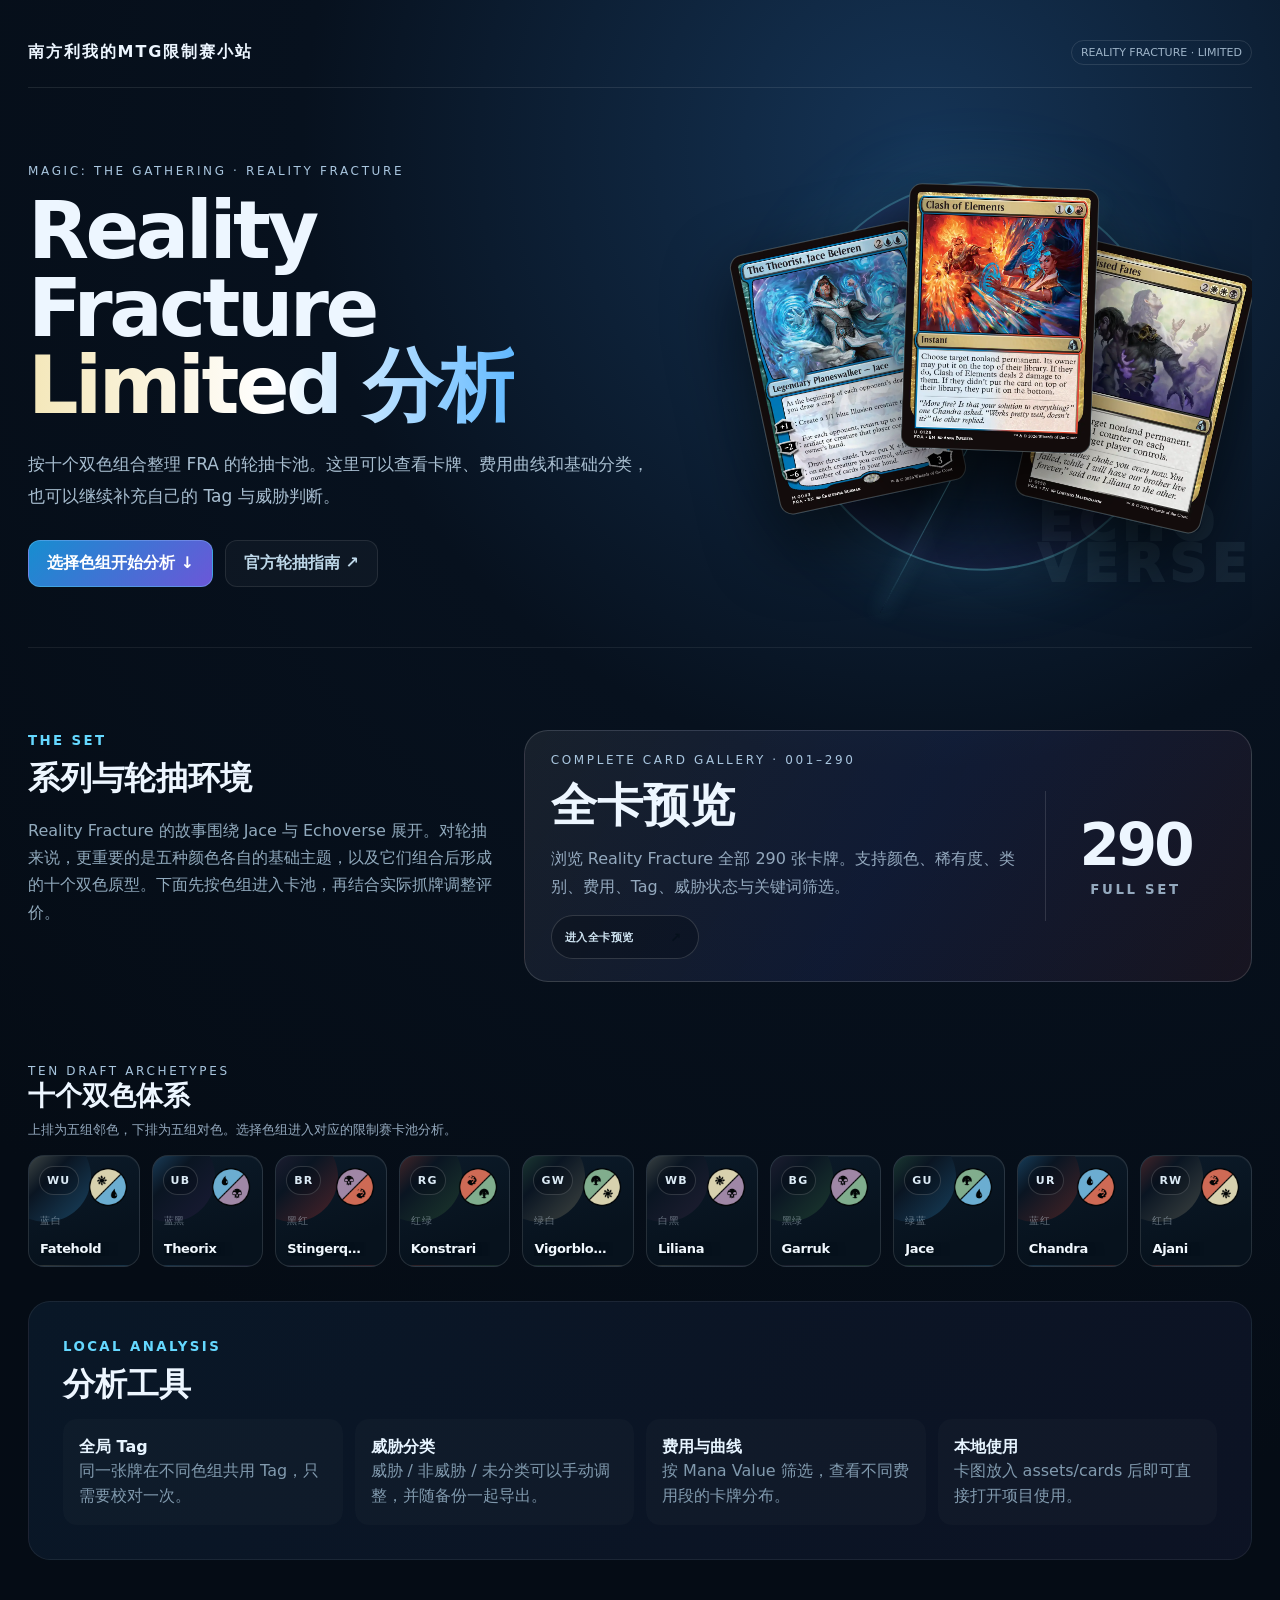
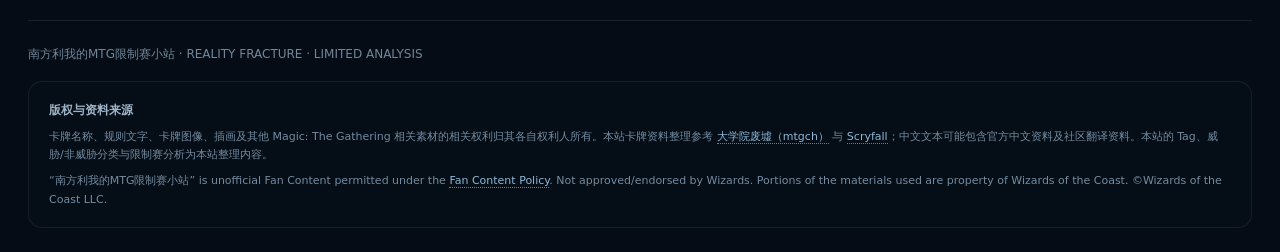
==== commit 550eca34: "Release v0.3 Beta" ====
--- a/index.html
+++ b/index.html
@@ -1,5 +1,21 @@
-<!doctype html><html lang="zh-CN"><head><meta charset="utf-8"><meta name="viewport" content="width=device-width,initial-scale=1"><title>Reality Fracture · FRA Limited Lab</title><link rel="stylesheet" href="css/style.css"></head><body class="home-page"><div class="wrap"><nav class="nav"><div class="brand">FRA · LIMITED LAB</div><span class="status-pill">REALITY FRACTURE · LIMITED</span></nav>
+<!doctype html><html lang="zh-CN"><head><meta charset="utf-8"><meta name="viewport" content="width=device-width,initial-scale=1"><title>南方利我的MTG限制赛小站｜FRA Limited Lab</title><link rel="stylesheet" href="css/style.css"></head><body class="home-page"><div class="wrap"><nav class="nav"><div class="brand">南方利我的MTG限制赛小站</div><span class="status-pill">REALITY FRACTURE · LIMITED</span></nav>
 <header class="rf-home-hero"><div class="rf-hero-copy"><div class="eyebrow">Magic: The Gathering · Reality Fracture</div><h1>Reality Fracture<br><span class="gradient">Limited 分析</span></h1><p>按十个双色组合整理 FRA 的轮抽卡池。这里可以查看卡牌、费用曲线和基础分类，也可以继续补充自己的 Tag 与威胁判断。</p><div class="hero-actions"><a href="#archetypes">选择色组开始分析 ↓</a><a class="ghost-link" href="https://magic.wizards.com/en/news/feature/reality-fracture-prerelease-guide">官方轮抽指南 ↗</a></div></div><div class="rf-hero-art" aria-hidden="true"><div class="fracture-ring"></div><div class="hero-card hero-card-a" style="background-image:url('assets/cards/43.png')"></div><div class="hero-card hero-card-b" style="background-image:url('assets/cards/126.png')"></div><div class="hero-card hero-card-c" style="background-image:url('assets/cards/158.png')"></div><span>ECHO<br>VERSE</span></div></header>
-<section class="home-lore"><div><small>THE SET</small><h2>系列与轮抽环境</h2><p>Reality Fracture 的故事围绕 Jace 与 Echoverse 展开。对轮抽来说，更重要的是五种颜色各自的基础主题，以及它们组合后形成的十个双色原型。下面先按色组进入卡池，再结合实际抓牌调整评价。</p></div><div class="theme-strip"><span><b>W</b> +1/+1 指示物</span><span><b>U</b> 聚能杰斯</span><span><b>B</b> 坟场</span><span><b>R</b> 灵技</span><span><b>G</b> 大型生物</span></div></section>
-<section class="section home-pairs" id="archetypes"><div class="section-head"><div><div class="eyebrow">TEN DRAFT ARCHETYPES</div><h2>十个双色体系</h2><p class="note">选择一个色组查看对应卡池、费用曲线、Tag 与威胁分类。页面里的分类可以继续人工修改，并在所有色组之间同步。</p></div></div><div class="pair-grid pair-grid-rich"><a class="pair-card pair-wu" href="pages/wu.html"><div class="pair-top"><span class="pair-code">WU</span><span class="pair-cn">蓝白</span></div><h3>Fatehold · 刺探快攻</h3><p>以刺探、占卜和牌库顶操作为主要协同，整体更偏节奏与进攻。</p><div class="pair-tags"><span>刺探 / 占卜</span><span>聚能杰斯</span></div><b>进入分析 →</b></a><a class="pair-card pair-ub" href="pages/ub.html"><div class="pair-top"><span class="pair-code">UB</span><span class="pair-cn">蓝黑</span></div><h3>Theorix · 坟场数学</h3><p>主动填充坟场，尽快达到门槛，再利用门槛牌和坟场资源取得收益。</p><div class="pair-tags"><span>自磨</span><span>门槛</span><span>坟场</span></div><b>进入分析 →</b></a><a class="pair-card pair-br" href="pages/br.html"><div class="pair-top"><span class="pair-code">BR</span><span class="pair-cn">黑红</span></div><h3>Stingerquill · 直伤</h3><p>重视非战斗伤害与去除，部分卡牌会直接奖励伤害触发。</p><div class="pair-tags"><span>非战斗伤害</span><span>去除</span></div><b>进入分析 →</b></a><a class="pair-card pair-rg" href="pages/rg.html"><div class="pair-top"><span class="pair-code">RG</span><span class="pair-cn">红绿</span></div><h3>Konstrari · 法力跳费</h3><p>通过额外法力提前进入高费段，重点关注 Ramp 数量和高费生物的比例。</p><div class="pair-tags"><span>Heartwood</span><span>Ramp</span><span>大生物</span></div><b>进入分析 →</b></a><a class="pair-card pair-gw" href="pages/gw.html"><div class="pair-top"><span class="pair-code">GW</span><span class="pair-cn">绿白</span></div><h3>Vigorbloom · 生命成长</h3><p>回血与 +1/+1 指示物互相配合，适合检查触发来源与收益牌的数量是否匹配。</p><div class="pair-tags"><span>回血</span><span>+1/+1 指示物</span></div><b>进入分析 →</b></a><a class="pair-card pair-wb" href="pages/wb.html"><div class="pair-top"><span class="pair-code">WB</span><span class="pair-cn">白黑</span></div><h3>Liliana · 消耗战</h3><p>偏向牺牲、死亡收益和坟场利用，重点是交换后的资源回收。</p><div class="pair-tags"><span>牺牲</span><span>坟场利用</span><span>资源</span></div><b>进入分析 →</b></a><a class="pair-card pair-bg" href="pages/bg.html"><div class="pair-top"><span class="pair-code">BG</span><span class="pair-cn">黑绿</span></div><h3>Garruk · 兽群价值</h3><p>以生物价值和坟场回收为主，适合通过持续交换建立资源优势。</p><div class="pair-tags"><span>生物价值</span><span>坟场回收</span></div><b>进入分析 →</b></a><a class="pair-card pair-gu" href="pages/gu.html"><div class="pair-top"><span class="pair-code">GU</span><span class="pair-cn">绿蓝</span></div><h3>Jace · 心灵掌控</h3><p>围绕聚能杰斯相关牌展开，关注启动条件、保护手段和后续收益。</p><div class="pair-tags"><span>聚能杰斯</span><span>长线资源</span></div><b>进入分析 →</b></a><a class="pair-card pair-ur" href="pages/ur.html"><div class="pair-top"><span class="pair-code">UR</span><span class="pair-cn">蓝红</span></div><h3>Chandra · 灵技法术</h3><p>低费非生物咒语和灵技是主要协同，弹回、反击与伤害负责维持节奏。</p><div class="pair-tags"><span>灵技</span><span>非生物咒语</span><span>节奏</span></div><b>进入分析 →</b></a><a class="pair-card pair-rw" href="pages/rw.html"><div class="pair-top"><span class="pair-code">RW</span><span class="pair-cn">红白</span></div><h3>Ajani · 军势快攻</h3><p>偏进攻的铺场体系，通过 +1/+1 指示物、衍生物和武具提高战场压力。</p><div class="pair-tags"><span>+1/+1 指示物</span><span>衍生物</span><span>武具</span></div><b>进入分析 →</b></a></div></section>
-<section class="home-system"><div><small>LOCAL ANALYSIS</small><h2>分析工具</h2></div><div class="system-grid"><p><b>全局 Tag</b><br>同一张牌在不同色组共用 Tag，只需要校对一次。</p><p><b>威胁分类</b><br>威胁 / 非威胁 / 未分类可以手动调整，并随备份一起导出。</p><p><b>费用与曲线</b><br>按 Mana Value 筛选，查看不同费用段的卡牌分布。</p><p><b>本地使用</b><br>卡图放入 assets/cards 后即可直接打开项目使用。</p></div></section><div class="footer">FRA LIMITED LAB · REALITY FRACTURE · FAN-MADE LIMITED ANALYSIS WORKSPACE</div></div></body></html>+<section class="home-lore home-lore-row"><div class="home-lore-copy"><small>THE SET</small><h2>系列与轮抽环境</h2><p>Reality Fracture 的故事围绕 Jace 与 Echoverse 展开。对轮抽来说，更重要的是五种颜色各自的基础主题，以及它们组合后形成的十个双色原型。下面先按色组进入卡池，再结合实际抓牌调整评价。</p></div><a class="all-cards-entry home-lore-gallery" href="pages/all-cards.html"><div><div class="eyebrow">COMPLETE CARD GALLERY · 001–290</div><h2>全卡预览</h2><p>浏览 Reality Fracture 全部 290 张卡牌。支持颜色、稀有度、类别、费用、Tag、威胁状态与关键词筛选。</p><span class="enter-btn">进入全卡预览 <i>↗</i></span></div><div class="all-cards-entry-art" aria-hidden="true"><span>290</span><small>FULL SET</small></div></a></section>
+
+<section class="section home-pairs" id="archetypes">
+<div class="section-head"><div><div class="eyebrow">TEN DRAFT ARCHETYPES</div><h2>十个双色体系</h2><p class="note">上排为五组邻色，下排为五组对色。选择色组进入对应的限制赛卡池分析。</p></div></div>
+<div class="pair-family"><div class="pair-family-head"><span>ALLIED COLORS</span><b>邻色</b></div><div class="pair-grid pair-grid-five allied-row">
+<a class="pair-card pair-wu" href="pages/wu.html"><div class="pair-top"><span class="pair-code">WU</span><span class="mana-pair" aria-label="WU mana"><img src="assets/mana-pairs/WU.png" alt="WU 法术力"></span><span class="pair-cn">蓝白</span></div><h3>Fatehold</h3><p>刺探快攻</p><span class="enter-btn">进入分析 <i>↗</i></span></a>
+<a class="pair-card pair-ub" href="pages/ub.html"><div class="pair-top"><span class="pair-code">UB</span><span class="mana-pair" aria-label="UB mana"><img src="assets/mana-pairs/UB.png" alt="UB 法术力"></span><span class="pair-cn">蓝黑</span></div><h3>Theorix</h3><p>坟场数学</p><span class="enter-btn">进入分析 <i>↗</i></span></a>
+<a class="pair-card pair-br" href="pages/br.html"><div class="pair-top"><span class="pair-code">BR</span><span class="mana-pair" aria-label="BR mana"><img src="assets/mana-pairs/BR.png" alt="BR 法术力"></span><span class="pair-cn">黑红</span></div><h3>Stingerquill</h3><p>直伤</p><span class="enter-btn">进入分析 <i>↗</i></span></a>
+<a class="pair-card pair-rg" href="pages/rg.html"><div class="pair-top"><span class="pair-code">RG</span><span class="mana-pair" aria-label="RG mana"><img src="assets/mana-pairs/RG.png" alt="RG 法术力"></span><span class="pair-cn">红绿</span></div><h3>Konstrari</h3><p>法力跳费</p><span class="enter-btn">进入分析 <i>↗</i></span></a>
+<a class="pair-card pair-gw" href="pages/gw.html"><div class="pair-top"><span class="pair-code">GW</span><span class="mana-pair" aria-label="GW mana"><img src="assets/mana-pairs/GW.png" alt="GW 法术力"></span><span class="pair-cn">绿白</span></div><h3>Vigorbloom</h3><p>生命成长</p><span class="enter-btn">进入分析 <i>↗</i></span></a>
+</div></div>
+<div class="pair-family enemy-family"><div class="pair-family-head"><span>ENEMY COLORS</span><b>对色</b></div><div class="pair-grid pair-grid-five enemy-row">
+<a class="pair-card pair-wb" href="pages/wb.html"><div class="pair-top"><span class="pair-code">WB</span><span class="mana-pair" aria-label="WB mana"><img src="assets/mana-pairs/WB.png" alt="WB 法术力"></span><span class="pair-cn">白黑</span></div><h3>Liliana</h3><p>消耗战</p><span class="enter-btn">进入分析 <i>↗</i></span></a>
+<a class="pair-card pair-bg" href="pages/bg.html"><div class="pair-top"><span class="pair-code">BG</span><span class="mana-pair" aria-label="BG mana"><img src="assets/mana-pairs/BG.png" alt="BG 法术力"></span><span class="pair-cn">黑绿</span></div><h3>Garruk</h3><p>兽群价值</p><span class="enter-btn">进入分析 <i>↗</i></span></a>
+<a class="pair-card pair-gu" href="pages/gu.html"><div class="pair-top"><span class="pair-code">GU</span><span class="mana-pair" aria-label="GU mana"><img src="assets/mana-pairs/GU.png" alt="GU 法术力"></span><span class="pair-cn">绿蓝</span></div><h3>Jace</h3><p>心灵掌控</p><span class="enter-btn">进入分析 <i>↗</i></span></a>
+<a class="pair-card pair-ur" href="pages/ur.html"><div class="pair-top"><span class="pair-code">UR</span><span class="mana-pair" aria-label="UR mana"><img src="assets/mana-pairs/UR.png" alt="UR 法术力"></span><span class="pair-cn">蓝红</span></div><h3>Chandra</h3><p>灵技法术</p><span class="enter-btn">进入分析 <i>↗</i></span></a>
+<a class="pair-card pair-rw" href="pages/rw.html"><div class="pair-top"><span class="pair-code">RW</span><span class="mana-pair" aria-label="RW mana"><img src="assets/mana-pairs/RW.png" alt="RW 法术力"></span><span class="pair-cn">红白</span></div><h3>Ajani</h3><p>军势快攻</p><span class="enter-btn">进入分析 <i>↗</i></span></a>
+</div></div></section>
+<section class="home-system"><div><small>LOCAL ANALYSIS</small><h2>分析工具</h2></div><div class="system-grid"><p><b>全局 Tag</b><br>同一张牌在不同色组共用 Tag，只需要校对一次。</p><p><b>威胁分类</b><br>威胁 / 非威胁 / 未分类可以手动调整，并随备份一起导出。</p><p><b>费用与曲线</b><br>按 Mana Value 筛选，查看不同费用段的卡牌分布。</p><p><b>本地使用</b><br>卡图放入 assets/cards 后即可直接打开项目使用。</p></div></section><div class="footer">南方利我的MTG限制赛小站 · REALITY FRACTURE · LIMITED ANALYSIS</div><div class="legal-footer"><p><strong>版权与资料来源</strong></p><p>卡牌名称、规则文字、卡牌图像、插画及其他 Magic: The Gathering 相关素材的相关权利归其各自权利人所有。本站卡牌资料整理参考 <a href="https://mtgch.com/" target="_blank" rel="noopener noreferrer">大学院废墟（mtgch）</a> 与 <a href="https://scryfall.com/" target="_blank" rel="noopener noreferrer">Scryfall</a>；中文文本可能包含官方中文资料及社区翻译资料。本站的 Tag、威胁/非威胁分类与限制赛分析为本站整理内容。</p><p>“南方利我的MTG限制赛小站” is unofficial Fan Content permitted under the <a href="https://company.wizards.com/zh-Hans/legal/fancontentpolicy" target="_blank" rel="noopener noreferrer">Fan Content Policy</a>. Not approved/endorsed by Wizards. Portions of the materials used are property of Wizards of the Coast. ©Wizards of the Coast LLC.</p></div></div></body></html>
--- a/css/style.css
+++ b/css/style.css
@@ -353,3 +353,434 @@
 .pair-theme-wu{--pair-accent:#7fd7ff;--pair-glow:#7fd7ff25}.pair-theme-ub{--pair-accent:#7c86ff;--pair-glow:#4b4fe925}.pair-theme-br{--pair-accent:#ff6674;--pair-glow:#ff3e5225}.pair-theme-rg{--pair-accent:#e3a94d;--pair-glow:#d77c3025}.pair-theme-gw{--pair-accent:#c2e889;--pair-glow:#8dd75b25}.pair-theme-wb{--pair-accent:#d8b9d9;--pair-glow:#c184c525}.pair-theme-bg{--pair-accent:#79c67c;--pair-glow:#4cad5925}.pair-theme-gu{--pair-accent:#55d7bb;--pair-glow:#35c3a225}.pair-theme-ur{--pair-accent:#a783ff;--pair-glow:#7a5cff25}.pair-theme-rw{--pair-accent:#ff9d72;--pair-glow:#ff704825}
 @media(max-width:850px){.rf-home-hero{grid-template-columns:1fr}.rf-hero-art{height:320px}.home-lore{grid-template-columns:1fr}.theme-strip{grid-template-columns:repeat(5,1fr)}.system-grid{grid-template-columns:repeat(2,1fr)}}
 @media(max-width:620px){.pair-grid-rich{grid-template-columns:1fr}.theme-strip{grid-template-columns:repeat(2,1fr)}.system-grid{grid-template-columns:1fr}.rf-hero-copy h1{font-size:45px}.rf-hero-art{display:none}}
+
+.legal-footer{margin-top:18px;padding:18px 20px;border:1px solid #ffffff12;border-radius:14px;background:#07111b80;color:#748ba0;font-size:11px;line-height:1.7}.legal-footer p{margin:0 0 7px}.legal-footer p:last-child{margin-bottom:0}.legal-footer strong{color:#9db2c5;font-size:12px}.legal-footer a{color:#8db8d7;text-decoration:none;border-bottom:1px dotted #5d819d}.legal-footer a:hover{color:#cfe8ff}.legal-note{opacity:.86}@media(max-width:560px){.legal-footer{padding:15px;font-size:10.5px}}
+
+
+/* Homepage 5x2 mana-pair redesign */
+/* homepage archetype selector — 5 allied / 5 enemy */
+.home-pairs{margin-top:52px}.home-pairs .section-head{margin-bottom:26px}.pair-family{margin-top:18px}.pair-family+.pair-family{margin-top:30px}.pair-family-head{display:flex;align-items:baseline;gap:10px;margin:0 0 10px;padding:0 3px}.pair-family-head span{font-size:10px;font-weight:900;letter-spacing:.2em;color:#607d95}.pair-family-head b{font-size:15px;color:#dcefff}.pair-grid-five{display:grid;grid-template-columns:repeat(5,minmax(0,1fr));gap:11px}.pair-grid-five .pair-card{--pc:#6ccaff;min-height:228px;padding:18px 17px 16px;border-radius:20px;position:relative;overflow:hidden;display:flex;flex-direction:column;justify-content:flex-start;background:linear-gradient(155deg,#0d1c2b 0%,#08131f 68%);border:1px solid #ffffff16;box-shadow:inset 0 1px 0 #ffffff08;transition:transform .22s ease,border-color .22s ease,box-shadow .22s ease}.pair-grid-five .pair-card:before{content:"";position:absolute;inset:0;background:radial-gradient(circle at 88% 4%,var(--pc),transparent 42%);opacity:.27;transition:opacity .22s ease}.pair-grid-five .pair-card:after{content:"";position:absolute;left:0;right:0;bottom:0;height:2px;background:linear-gradient(90deg,transparent,var(--pc),transparent);opacity:.75}.pair-grid-five .pair-card>*{position:relative;z-index:1}.pair-grid-five .pair-card:hover{transform:translateY(-6px);border-color:color-mix(in srgb,var(--pc) 65%,white 10%);box-shadow:0 18px 42px #0008,0 0 26px color-mix(in srgb,var(--pc) 24%,transparent)}.pair-grid-five .pair-card:hover:before{opacity:.44}.pair-grid-five .pair-top{justify-content:space-between}.pair-grid-five .pair-code{font-size:38px;letter-spacing:-.04em}.pair-grid-five .pair-cn{font-size:12px;padding:4px 8px;border:1px solid #ffffff15;border-radius:999px;background:#ffffff06}.pair-grid-five .pair-card h3{font-size:17px;margin:28px 0 4px}.pair-grid-five .pair-card p{min-height:0;margin:0;color:#829bad;font-size:13px}.enter-btn{margin-top:auto;display:flex;align-items:center;justify-content:space-between;width:100%;padding:10px 12px;border-radius:12px;background:#ffffff08;border:1px solid #ffffff13;color:#dff6ff;font-size:12px;font-weight:850;letter-spacing:.03em;transition:background .2s ease,border-color .2s ease,transform .2s ease}.enter-btn i{width:25px;height:25px;display:grid;place-items:center;border-radius:8px;background:var(--pc);color:#06111d;font-style:normal;font-size:15px;box-shadow:0 0 18px color-mix(in srgb,var(--pc) 45%,transparent)}.pair-card:hover .enter-btn{background:#ffffff10;border-color:color-mix(in srgb,var(--pc) 45%,transparent);transform:translateY(-1px)}.enemy-family{padding-top:4px;border-top:1px solid #ffffff0c}.pair-wu{--pc:#63c7ff!important}.pair-ub{--pc:#737cff!important}.pair-br{--pc:#ff596c!important}.pair-rg{--pc:#e6a442!important}.pair-gw{--pc:#b8df71!important}.pair-wb{--pc:#d7b7d8!important}.pair-bg{--pc:#70bd73!important}.pair-gu{--pc:#45d5b0!important}.pair-ur{--pc:#9b77ff!important}.pair-rw{--pc:#ff9b6c!important}
+@media(max-width:1050px){.pair-grid-five{grid-template-columns:repeat(3,1fr)}}@media(max-width:700px){.pair-grid-five{grid-template-columns:repeat(2,1fr)}}@media(max-width:460px){.pair-grid-five{grid-template-columns:1fr}.pair-grid-five .pair-card{min-height:190px}}
+
+/* Official-style dual-mana symbols from supplied assets */
+.mana-pair{position:absolute;right:16px;top:14px;width:58px;height:58px;display:block;filter:drop-shadow(0 9px 14px #0009) drop-shadow(0 0 7px color-mix(in srgb,var(--pc) 28%,transparent));transition:transform .25s ease,filter .25s ease}
+.mana-pair img{display:block;width:100%;height:100%;object-fit:contain;border-radius:50%}
+.pair-card:hover .mana-pair{transform:translateY(-3px) rotate(5deg) scale(1.10);filter:drop-shadow(0 12px 18px #000b) drop-shadow(0 0 14px color-mix(in srgb,var(--pc) 52%,transparent))}
+@media(max-width:460px){.mana-pair{right:15px;top:14px;width:54px;height:54px}}
+
+/* v27 — archetype selector: mana-emblem cards */
+.home-pairs{margin-top:58px}
+.home-pairs .section-head{margin-bottom:32px}
+.pair-family{margin-top:22px}
+.pair-family+.pair-family{margin-top:42px}
+.pair-family-head{gap:12px;margin:0 0 14px;padding:0 2px}
+.pair-family-head span{font-size:10px;letter-spacing:.24em;color:#5f7e97}
+.pair-family-head b{font-size:16px;color:#dcefff}
+.pair-grid-five{gap:14px}
+.pair-grid-five .pair-card{
+  min-height:246px;padding:22px 20px 18px;border-radius:22px;
+  background:linear-gradient(160deg,#0c1b2a 0%,#07121d 72%);
+  border:1px solid rgba(150,190,220,.14);
+  box-shadow:inset 0 1px rgba(255,255,255,.055),0 10px 26px rgba(0,0,0,.16);
+  isolation:isolate;
+}
+.pair-grid-five .pair-card:before{
+  inset:auto -34% -56% auto;width:116%;height:132%;border-radius:50%;
+  background:radial-gradient(circle,var(--pc) 0%,color-mix(in srgb,var(--pc) 45%,transparent) 24%,transparent 68%);
+  opacity:.13;filter:blur(4px);transition:opacity .3s ease,transform .3s ease;
+}
+.pair-grid-five .pair-card:after{height:1px;opacity:.55}
+.pair-grid-five .pair-card:hover{transform:translateY(-7px);border-color:color-mix(in srgb,var(--pc) 38%,#ffffff 8%);box-shadow:0 22px 48px #0009,0 0 34px color-mix(in srgb,var(--pc) 13%,transparent)}
+.pair-grid-five .pair-card:hover:before{opacity:.24;transform:scale(1.05)}
+.pair-grid-five .pair-top{display:block;min-height:42px}
+.pair-grid-five .pair-code{display:inline-flex;align-items:center;height:29px;padding:0 10px;border:1px solid rgba(255,255,255,.12);border-radius:999px;background:rgba(255,255,255,.045);font-size:13px;letter-spacing:.11em;color:#dbeaf5;font-weight:900}
+.pair-grid-five .pair-cn{position:absolute;left:20px;top:60px;padding:0;border:0;background:none;border-radius:0;color:#66839a;font-size:11px;letter-spacing:.08em}
+.pair-grid-five .pair-card h3{font-size:25px;letter-spacing:-.025em;margin:38px 0 5px;color:#f0f7fd;max-width:68%;text-shadow:0 2px 16px #0008}
+.pair-grid-five .pair-card p{font-size:13px;color:#7f9bb0;margin:0;max-width:62%}
+.mana-pair{
+  right:-18px;top:44px;width:132px;height:132px;z-index:0;
+  opacity:.74;filter:drop-shadow(0 18px 22px #0009) drop-shadow(0 0 18px color-mix(in srgb,var(--pc) 20%,transparent));
+  transform:rotate(8deg);transition:transform .34s cubic-bezier(.2,.8,.2,1),opacity .3s ease,filter .3s ease;
+}
+.mana-pair:after{content:"";position:absolute;inset:11%;border-radius:50%;box-shadow:inset 0 0 0 1px rgba(255,255,255,.12),0 0 28px color-mix(in srgb,var(--pc) 22%,transparent);pointer-events:none}
+.mana-pair img{border-radius:50%}
+.pair-card:hover .mana-pair{transform:translate(-8px,-5px) rotate(1deg) scale(1.08);opacity:.96;filter:drop-shadow(0 22px 28px #000b) drop-shadow(0 0 26px color-mix(in srgb,var(--pc) 38%,transparent))}
+.enter-btn{
+  margin-top:auto;width:max-content;min-width:126px;padding:9px 12px 9px 14px;gap:16px;
+  border-radius:999px;background:rgba(255,255,255,.055);border:1px solid rgba(255,255,255,.12);
+  color:#cfe4f2;font-size:11px;letter-spacing:.05em;backdrop-filter:blur(8px);
+}
+.enter-btn i{width:23px;height:23px;border-radius:50%;font-size:13px;box-shadow:0 0 16px color-mix(in srgb,var(--pc) 36%,transparent)}
+.pair-card:hover .enter-btn{padding-right:10px;background:color-mix(in srgb,var(--pc) 10%,rgba(255,255,255,.06));border-color:color-mix(in srgb,var(--pc) 34%,rgba(255,255,255,.1));transform:translateX(3px)}
+.enemy-family{padding-top:20px;border-top:1px solid rgba(255,255,255,.07)}
+@media(max-width:1050px){.pair-grid-five .pair-card h3{max-width:62%}.mana-pair{width:124px;height:124px}}
+@media(max-width:700px){.pair-grid-five .pair-card{min-height:220px}.mana-pair{width:116px;height:116px}}
+@media(max-width:460px){.pair-grid-five .pair-card{min-height:205px}.mana-pair{right:-12px;top:42px;width:108px;height:108px}.pair-grid-five .pair-card h3{font-size:23px}}
+
+/* v28 — static color-pair panels: fast, readable, no heavy animation */
+.pair-grid-five{gap:12px}
+.pair-grid-five .pair-card{
+  min-height:210px;
+  padding:18px 18px 17px;
+  border-radius:18px;
+  border:1px solid rgba(255,255,255,.12);
+  box-shadow:inset 0 1px 0 rgba(255,255,255,.05);
+  transition:none!important;
+  transform:none!important;
+}
+.pair-grid-five .pair-card:before{
+  content:"";position:absolute;inset:0;opacity:1!important;filter:none!important;transform:none!important;transition:none!important;pointer-events:none;
+  background:linear-gradient(135deg,var(--c1) 0%,var(--c1) 25%,#0a1522 52%,var(--c2) 100%);
+}
+.pair-grid-five .pair-card:after{height:1px;opacity:.75;background:linear-gradient(90deg,var(--c1),rgba(255,255,255,.12),var(--c2))}
+.pair-grid-five .pair-card:hover{transform:none!important;box-shadow:inset 0 1px 0 rgba(255,255,255,.08);border-color:rgba(255,255,255,.24)}
+.pair-grid-five .pair-card:hover:before{opacity:1!important;transform:none!important}
+.pair-grid-five .pair-code{background:rgba(5,12,20,.32);border-color:rgba(255,255,255,.15)}
+.pair-grid-five .pair-cn{color:rgba(222,238,249,.58)}
+.pair-grid-five .pair-card h3{max-width:72%;margin-top:34px;font-size:23px}
+.pair-grid-five .pair-card p{max-width:72%;color:rgba(218,235,247,.65)}
+.mana-pair{right:16px;top:55px;width:72px;height:72px;opacity:.9;filter:none!important;transform:none!important;transition:none!important}
+.mana-pair:after{display:none}
+.pair-card:hover .mana-pair{transform:none!important;opacity:.9;filter:none!important}
+.enter-btn{width:max-content;min-width:128px;margin-top:auto;padding:9px 10px 9px 13px;background:rgba(4,11,18,.34);border-color:rgba(255,255,255,.15);backdrop-filter:none;transition:none!important;transform:none!important}
+.enter-btn i{width:24px;height:24px;margin-left:14px;box-shadow:none}
+.pair-card:hover .enter-btn{padding-right:10px;transform:none!important;background:rgba(4,11,18,.48);border-color:rgba(255,255,255,.28)}
+.pair-wu{--c1:rgba(238,224,171,.25);--c2:rgba(58,157,218,.34)}
+.pair-ub{--c1:rgba(64,154,216,.31);--c2:rgba(39,31,67,.58)}
+.pair-br{--c1:rgba(48,34,58,.52);--c2:rgba(196,59,54,.36)}
+.pair-rg{--c1:rgba(191,66,43,.34);--c2:rgba(67,125,67,.34)}
+.pair-gw{--c1:rgba(65,126,75,.34);--c2:rgba(228,214,161,.25)}
+.pair-wb{--c1:rgba(230,216,169,.24);--c2:rgba(53,39,65,.52)}
+.pair-bg{--c1:rgba(47,35,57,.54);--c2:rgba(64,126,72,.36)}
+.pair-gu{--c1:rgba(62,127,73,.34);--c2:rgba(50,145,204,.34)}
+.pair-ur{--c1:rgba(49,145,207,.34);--c2:rgba(194,64,48,.34)}
+.pair-rw{--c1:rgba(194,62,45,.34);--c2:rgba(230,216,169,.24)}
+@media(max-width:1050px){.mana-pair{width:68px;height:68px}.pair-grid-five .pair-card h3,.pair-grid-five .pair-card p{max-width:70%}}
+@media(max-width:700px){.pair-grid-five .pair-card{min-height:195px}.mana-pair{width:62px;height:62px;right:14px;top:54px}}
+
+
+/* Pair-page color environments — each archetype uses its own MTG color identity */
+.pair-page{
+  --pair-a:#f4e7b9;--pair-b:#62b9ff;
+  --pair-bg-a:rgba(244,231,185,.13);--pair-bg-b:rgba(98,185,255,.18);
+  background:
+    radial-gradient(ellipse 78% 62% at 4% 30%,var(--pair-bg-a) 0%,transparent 62%),
+    radial-gradient(ellipse 76% 58% at 96% 8%,var(--pair-bg-b) 0%,transparent 60%),
+    #06101d;
+  background-attachment:fixed;
+}
+.pair-page-wu{--pair-a:#f3e7bd;--pair-b:#63bfff;--pair-bg-a:rgba(207,185,105,.16);--pair-bg-b:rgba(65,157,230,.21)}
+.pair-page-ub{--pair-a:#67b9f3;--pair-b:#6f5b88;--pair-bg-a:rgba(43,128,191,.20);--pair-bg-b:rgba(66,39,78,.30)}
+.pair-page-br{--pair-a:#756070;--pair-b:#e55b4f;--pair-bg-a:rgba(54,35,52,.31);--pair-bg-b:rgba(181,48,39,.21)}
+.pair-page-rg{--pair-a:#e86f55;--pair-b:#65a76b;--pair-bg-a:rgba(177,58,38,.22);--pair-bg-b:rgba(48,124,65,.20)}
+.pair-page-gw{--pair-a:#6daf70;--pair-b:#eadca7;--pair-bg-a:rgba(54,129,68,.22);--pair-bg-b:rgba(193,164,83,.15)}
+.pair-page-wb{--pair-a:#eadcae;--pair-b:#766273;--pair-bg-a:rgba(194,166,91,.15);--pair-bg-b:rgba(67,45,66,.29)}
+.pair-page-bg{--pair-a:#756172;--pair-b:#64a66a;--pair-bg-a:rgba(58,38,56,.29);--pair-bg-b:rgba(47,126,63,.21)}
+.pair-page-gu{--pair-a:#65a86e;--pair-b:#62b9ee;--pair-bg-a:rgba(47,126,66,.21);--pair-bg-b:rgba(43,129,191,.20)}
+.pair-page-ur{--pair-a:#64b9ef;--pair-b:#e86753;--pair-bg-a:rgba(42,127,190,.21);--pair-bg-b:rgba(181,53,38,.21)}
+.pair-page-rw{--pair-a:#e96852;--pair-b:#eadca9;--pair-bg-a:rgba(181,54,38,.22);--pair-bg-b:rgba(193,164,83,.15)}
+.pair-page .gradient{background:linear-gradient(90deg,var(--pair-a),#f4f8fb 48%,var(--pair-b));-webkit-background-clip:text;background-clip:text;color:transparent}
+.pair-page .identity{background:linear-gradient(135deg,color-mix(in srgb,var(--pair-a) 9%,transparent),color-mix(in srgb,var(--pair-b) 12%,transparent));border-color:color-mix(in srgb,var(--pair-b) 18%,#ffffff 8%)}
+.pair-page .pair-hero:before{content:"";position:absolute;inset:0;z-index:-1;background:linear-gradient(105deg,color-mix(in srgb,var(--pair-a) 5%,transparent),transparent 42%,color-mix(in srgb,var(--pair-b) 6%,transparent));pointer-events:none}
+
+/* Pair-page identity: use actual mana symbols instead of letter orbs */
+.identity .mana{display:flex;align-items:center;gap:12px;margin-bottom:18px}
+.identity .mana-symbol{display:block;width:52px;height:52px;object-fit:contain;border-radius:50%;filter:none;box-shadow:none}
+.identity .mana .mana-symbol+ .mana-symbol{margin-left:-3px}
+@media(max-width:560px){.identity .mana-symbol{width:46px;height:46px}}
+
+/* v0.2 — complete card gallery */
+.home-all-cards{margin:28px 0 34px}
+.all-cards-entry{display:grid;grid-template-columns:minmax(0,1fr) 180px;gap:28px;align-items:center;padding:30px 34px;border:1px solid rgba(255,255,255,.14);border-radius:24px;background:linear-gradient(120deg,rgba(255,255,255,.07),rgba(101,120,255,.10),rgba(255,100,110,.07));text-decoration:none;color:inherit}
+.all-cards-entry:hover{border-color:rgba(255,255,255,.28)}
+.all-cards-entry h2{font-size:clamp(28px,4vw,46px);margin:7px 0 8px}
+.all-cards-entry p{max-width:720px;margin:0 0 18px;color:var(--muted)}
+.all-cards-entry-art{min-height:130px;border-left:1px solid rgba(255,255,255,.13);display:flex;flex-direction:column;align-items:center;justify-content:center}
+.all-cards-entry-art span{font-size:58px;font-weight:900;line-height:1;letter-spacing:-3px}
+.all-cards-entry-art small{margin-top:8px;letter-spacing:.2em;color:var(--muted)}
+.all-cards-hero{margin:26px 0 20px;padding:34px 38px;border:1px solid rgba(255,255,255,.13);border-radius:26px;background:linear-gradient(115deg,rgba(72,88,180,.18),rgba(12,15,25,.85) 48%,rgba(160,63,78,.16));display:flex;align-items:center;justify-content:space-between;gap:28px}
+.all-cards-hero h1{font-size:clamp(38px,6vw,68px);margin:6px 0 10px}
+.all-cards-hero .lead{max-width:760px}
+.all-cards-count{min-width:150px;text-align:center}
+.all-cards-count b{display:block;font-size:64px;line-height:1}
+.all-cards-count span{display:block;margin-top:8px;letter-spacing:.2em;color:var(--muted)}
+@media(max-width:720px){.all-cards-entry{grid-template-columns:1fr}.all-cards-entry-art{border-left:0;border-top:1px solid rgba(255,255,255,.13);padding-top:20px;min-height:90px}.all-cards-hero{align-items:flex-start;flex-direction:column}.all-cards-count{text-align:left}}
+
+
+/* v0.2.1 — all-card filter hierarchy */
+.advanced-filter-toggle-row{padding:14px 0 2px;border-top:1px solid rgba(255,255,255,.08)}
+.advanced-filter-toggle{min-width:150px}
+.advanced-filter-toggle span{display:inline-block;margin-left:8px;font-size:18px}
+.advanced-filters[hidden]{display:none!important}
+.advanced-filters{padding-top:8px}
+.all-cards-page .advanced-filters .filter-row:first-child{border-top:0}
+
+/* v0.2.2 — synchronized compact filter header */
+.filter-row .advanced-filter-toggle.compact{margin-left:auto;min-width:0;padding:7px 11px;font-size:12px;line-height:1.2;white-space:nowrap}
+.filter-row .advanced-filter-toggle.compact span{margin-left:4px;font-size:13px}
+.advanced-filters[hidden]{display:none!important}
+.advanced-filters{padding-top:6px}
+
+/* v0.2.3 — align homepage full-card and pair-preview widths */
+.home-all-cards,
+.home-pairs{width:100%;box-sizing:border-box}
+.home-all-cards .all-cards-entry{width:100%;box-sizing:border-box}
+
+/* v0.2.6b — pair preview above full-card browser */
+.all-cards-page .home-pairs{margin-top:28px;margin-bottom:34px}
+.all-cards-page .home-pairs + .section{margin-top:0}
+
+
+/* v0.2.8c — compact 10 archetype buttons; correct DOM selectors */
+@media (min-width: 1180px) {
+  .home-pairs {
+    display: grid !important;
+    grid-template-columns: repeat(10, minmax(0, 1fr)) !important;
+    gap: 12px !important;
+    align-items: stretch !important;
+  }
+
+  /* Keep the section title above the entire 10-button row. */
+  .home-pairs > .section-head {
+    grid-column: 1 / -1 !important;
+    margin-bottom: 4px !important;
+  }
+
+  /* Actual HTML wrappers: flatten only these two family containers. */
+  .home-pairs > .pair-family {
+    display: contents !important;
+  }
+  .home-pairs .pair-family-head {
+    display: none !important;
+  }
+  .home-pairs .pair-grid {
+    display: contents !important;
+  }
+
+  /* One compact square per archetype. */
+  .home-pairs .pair-card {
+    box-sizing: border-box !important;
+    width: 100% !important;
+    min-width: 0 !important;
+    min-height: 0 !important;
+    height: auto !important;
+    aspect-ratio: 1 / 1 !important;
+    padding: 12px !important;
+    border-radius: 16px !important;
+    position: relative !important;
+    display: block !important;
+    overflow: hidden !important;
+  }
+
+  .home-pairs .pair-card .pair-top {
+    position: static !important;
+    display: block !important;
+  }
+
+  .home-pairs .pair-card .pair-code {
+    position: absolute !important;
+    left: 10px !important;
+    top: 10px !important;
+    z-index: 4 !important;
+    padding: 4px 7px !important;
+    font-size: 11px !important;
+    line-height: 1 !important;
+  }
+
+  .home-pairs .pair-card .mana-pair {
+    position: absolute !important;
+    right: 9px !important;
+    top: 9px !important;
+    width: 44px !important;
+    height: 44px !important;
+    z-index: 3 !important;
+  }
+  .home-pairs .pair-card .mana-pair img {
+    width: 100% !important;
+    height: 100% !important;
+    object-fit: contain !important;
+  }
+
+  .home-pairs .pair-card .pair-cn {
+    position: absolute !important;
+    left: 11px !important;
+    bottom: 34px !important;
+    z-index: 3 !important;
+    font-size: 10px !important;
+    line-height: 1 !important;
+    opacity: .72 !important;
+  }
+
+  .home-pairs .pair-card > h3 {
+    position: absolute !important;
+    left: 11px !important;
+    right: 8px !important;
+    bottom: 10px !important;
+    z-index: 3 !important;
+    margin: 0 !important;
+    font-size: clamp(13px, 1vw, 17px) !important;
+    line-height: 1.05 !important;
+    white-space: nowrap !important;
+    overflow: hidden !important;
+    text-overflow: ellipsis !important;
+  }
+
+  .home-pairs .pair-card > p,
+  .home-pairs .pair-card > .enter-btn {
+    display: none !important;
+  }
+
+  .home-pairs .pair-card::before {
+    width: 90px !important;
+    height: 90px !important;
+    left: -28px !important;
+    top: -24px !important;
+  }
+}
+
+/* Preserve the original stable 5+5 layout below desktop width. */
+@media (max-width: 1179px) {
+  .home-pairs {
+    display: block !important;
+  }
+  .home-pairs > .pair-family {
+    display: block !important;
+  }
+  .home-pairs .pair-family-head {
+    display: flex !important;
+  }
+  .home-pairs .pair-grid {
+    display: grid !important;
+    grid-template-columns: repeat(5, minmax(0, 1fr)) !important;
+  }
+}
+
+@media (max-width: 700px) {
+  .home-pairs .pair-grid {
+    grid-template-columns: repeat(2, minmax(0, 1fr)) !important;
+  }
+}
+
+
+/* v0.2.9c — homepage lore left + full-card preview right; pair preview untouched */
+.home-lore-row{
+  display:grid;
+  grid-template-columns:minmax(0,.78fr) minmax(520px,1.22fr);
+  gap:42px;
+  align-items:stretch;
+}
+.home-lore-row .home-lore-copy{
+  min-width:0;
+}
+.home-lore-row .home-lore-gallery{
+  width:100%;
+  height:100%;
+  min-height:220px;
+  margin:0;
+  padding:28px 32px;
+  box-sizing:border-box;
+  align-self:stretch;
+}
+@media(max-width:900px){
+  .home-lore-row{
+    grid-template-columns:1fr;
+    gap:24px;
+  }
+  .home-lore-row .home-lore-gallery{
+    min-height:220px;
+  }
+}
+
+
+/* =========================================================
+   v0.3 beta — compact homepage pass
+   Scope: index.html only (.home-page)
+   ========================================================= */
+.home-page .wrap{
+  padding-top:18px;
+  padding-bottom:24px;
+}
+
+/* Compress vertical rhythm between homepage sections. */
+.home-page section{
+  margin-top:34px;
+  margin-bottom:34px;
+}
+.home-page .hero{
+  min-height:0;
+  padding-top:42px;
+  padding-bottom:42px;
+}
+.home-page .hero h1{
+  margin-top:8px;
+  margin-bottom:12px;
+}
+.home-page .hero p{
+  margin-top:0;
+  margin-bottom:18px;
+}
+
+/* Lore + complete gallery: same information, less empty space. */
+.home-page .home-lore-row{
+  gap:30px;
+  align-items:stretch;
+}
+.home-page .home-lore-copy h2{
+  margin:8px 0 14px;
+}
+.home-page .home-lore-copy p{
+  margin-bottom:0;
+  line-height:1.7;
+}
+.home-page .home-lore-gallery{
+  min-height:185px;
+  padding:22px 26px;
+}
+.home-page .home-lore-gallery h2,
+.home-page .home-lore-gallery h3{
+  margin-top:8px;
+  margin-bottom:8px;
+}
+.home-page .home-lore-gallery p{
+  margin-top:0;
+  margin-bottom:14px;
+}
+
+/* Pair preview: keep the accepted v0.2.8c layout, only reduce whitespace. */
+.home-page .home-pairs{
+  margin-top:28px;
+  margin-bottom:28px;
+}
+.home-page .home-pairs > .section-head{
+  margin-bottom:16px;
+}
+.home-page .home-pairs .pair-family-head{
+  margin-bottom:10px;
+}
+.home-page .home-pairs .pair-grid{
+  gap:10px;
+}
+
+/* Footer slightly tighter. */
+.home-page footer{
+  margin-top:36px;
+  padding-top:22px;
+  padding-bottom:22px;
+}
+
+@media(max-width:900px){
+  .home-page section{
+    margin-top:26px;
+    margin-bottom:26px;
+  }
+  .home-page .hero{
+    padding-top:30px;
+    padding-bottom:30px;
+  }
+  .home-page .home-lore-row{
+    gap:18px;
+  }
+  .home-page .home-lore-gallery{
+    min-height:180px;
+  }
+}
